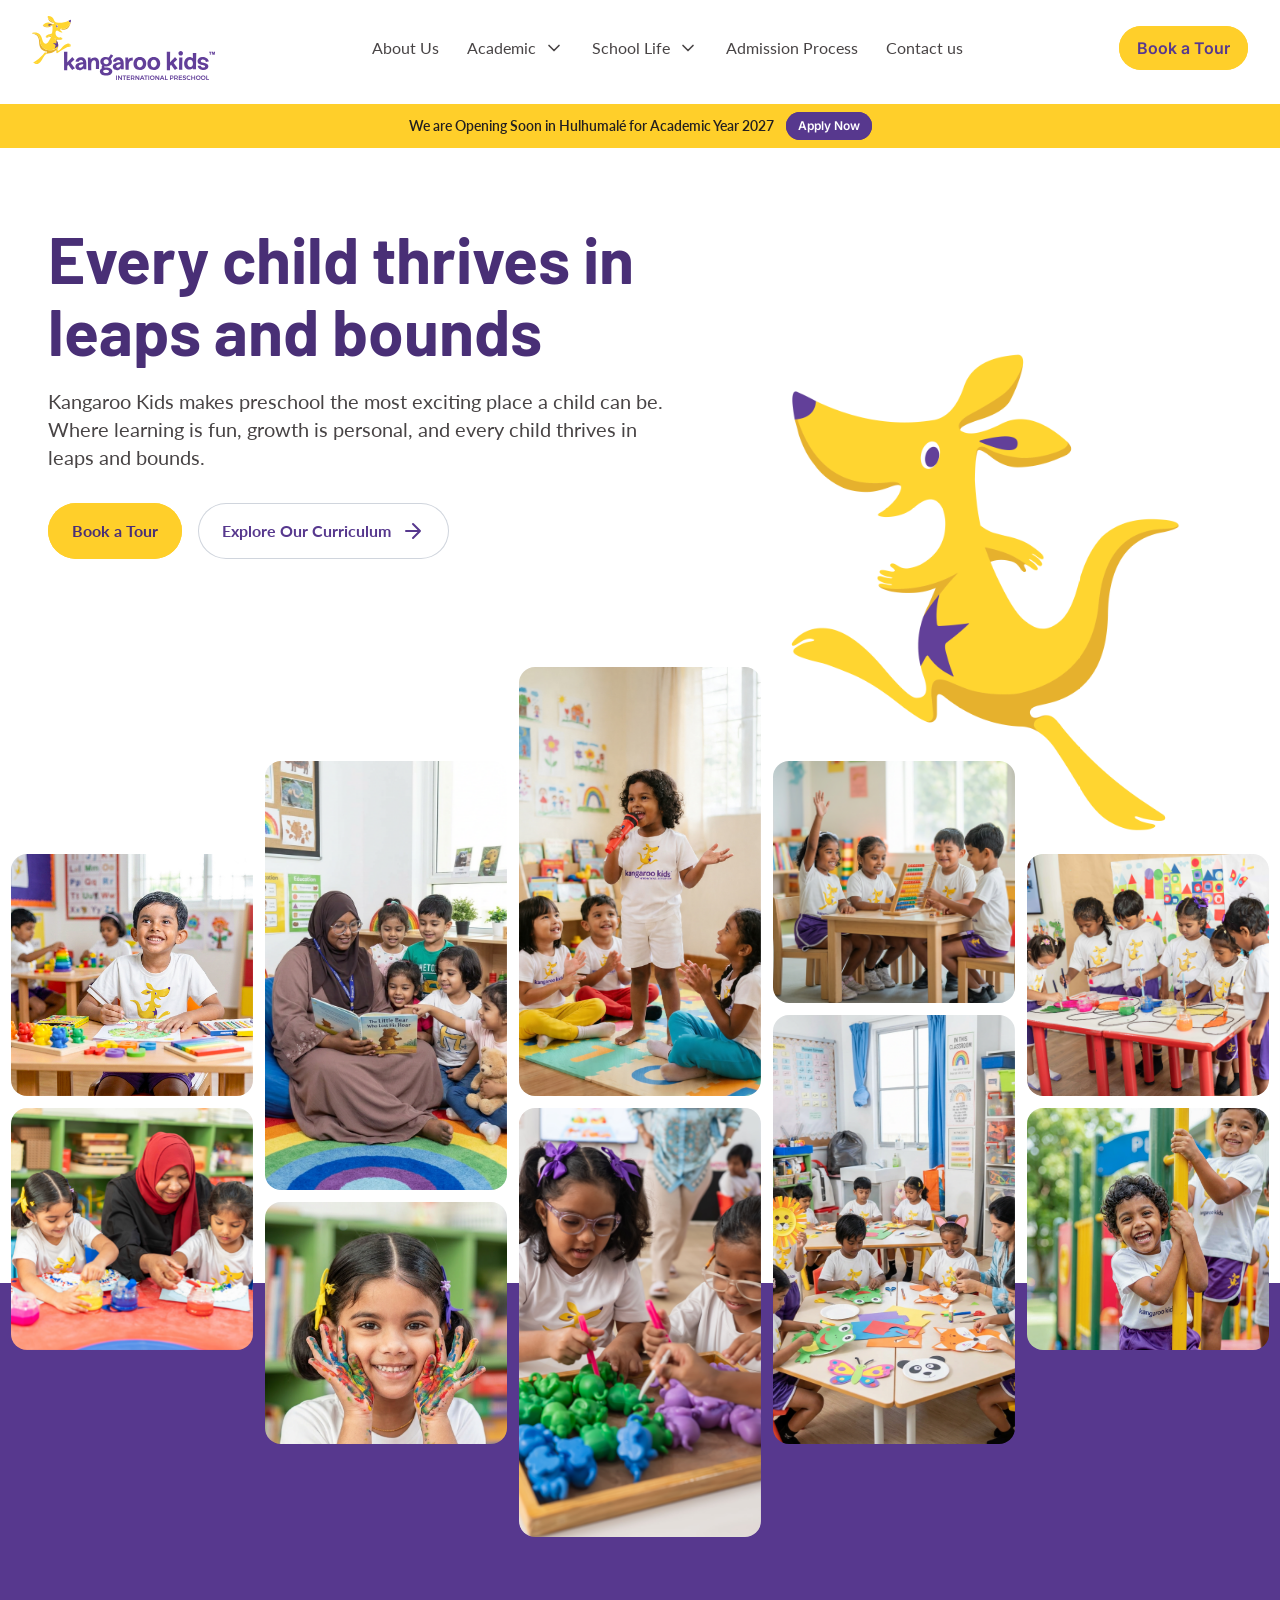
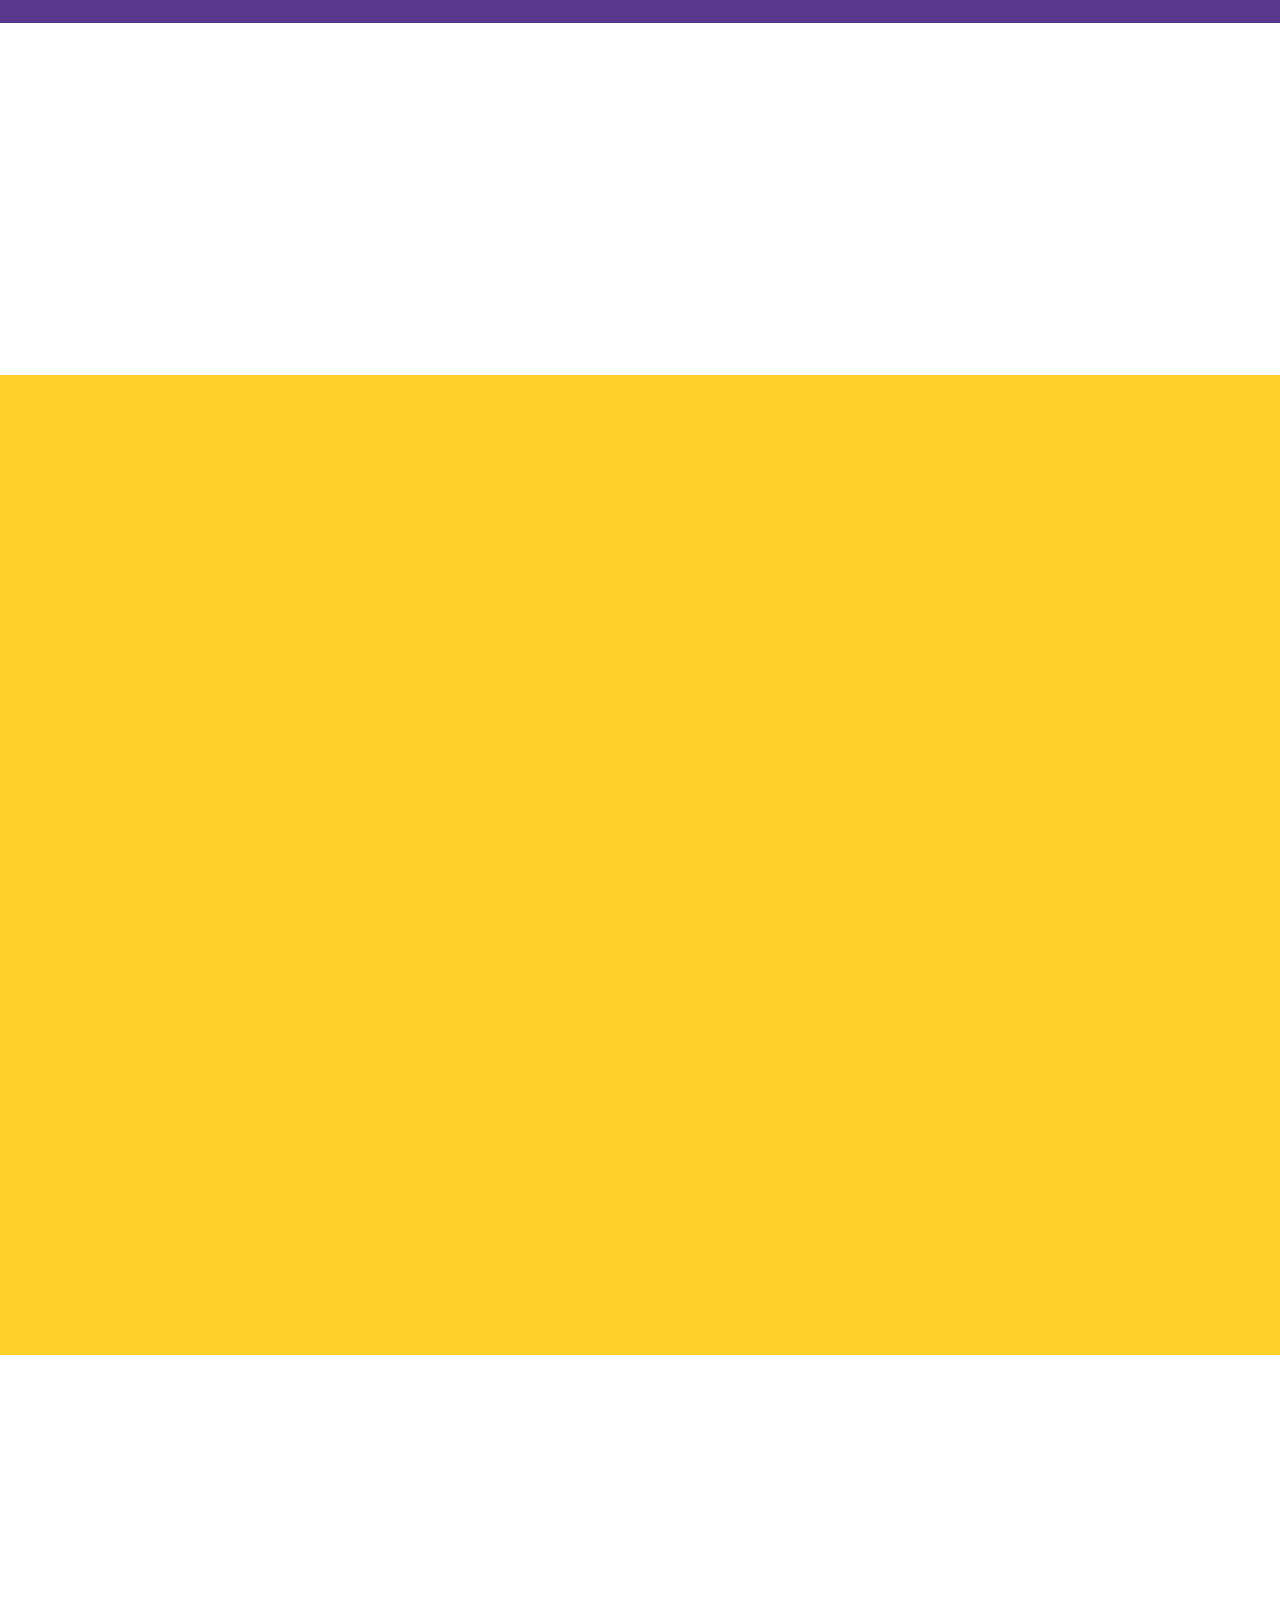
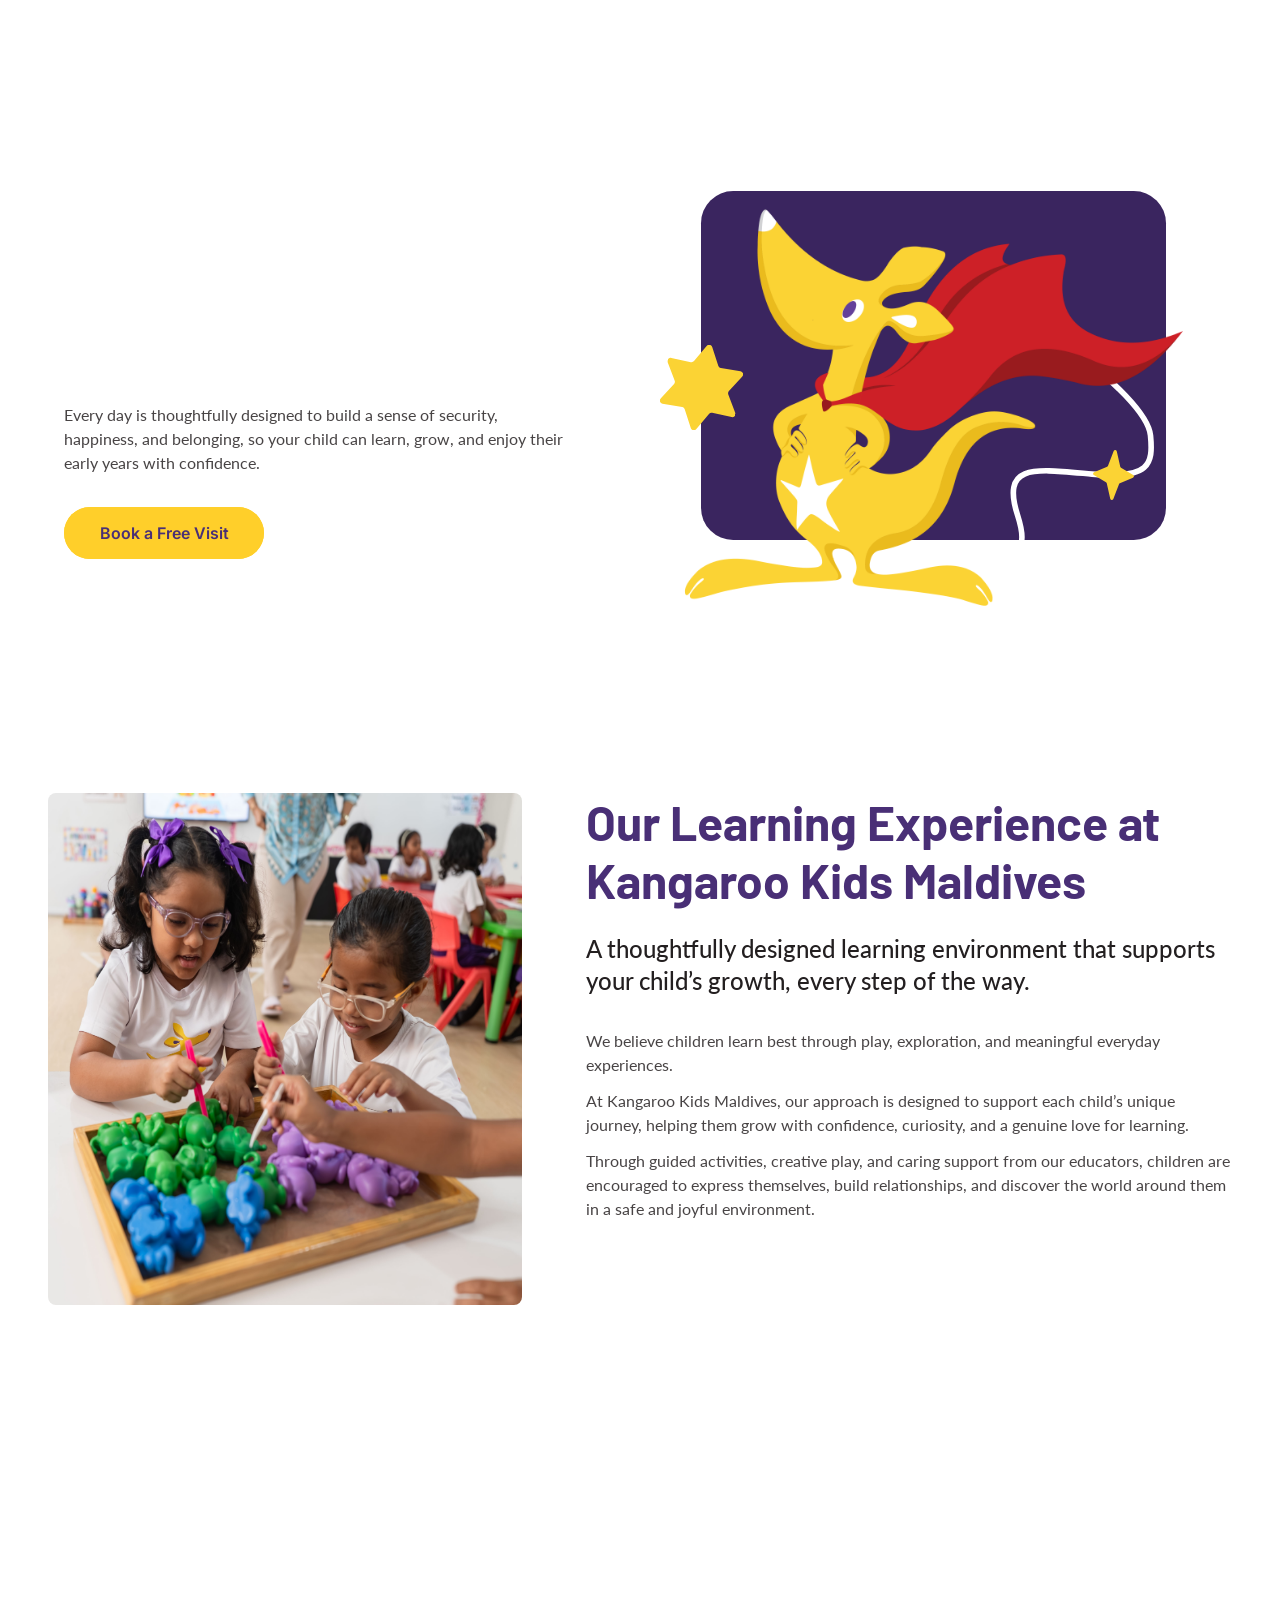
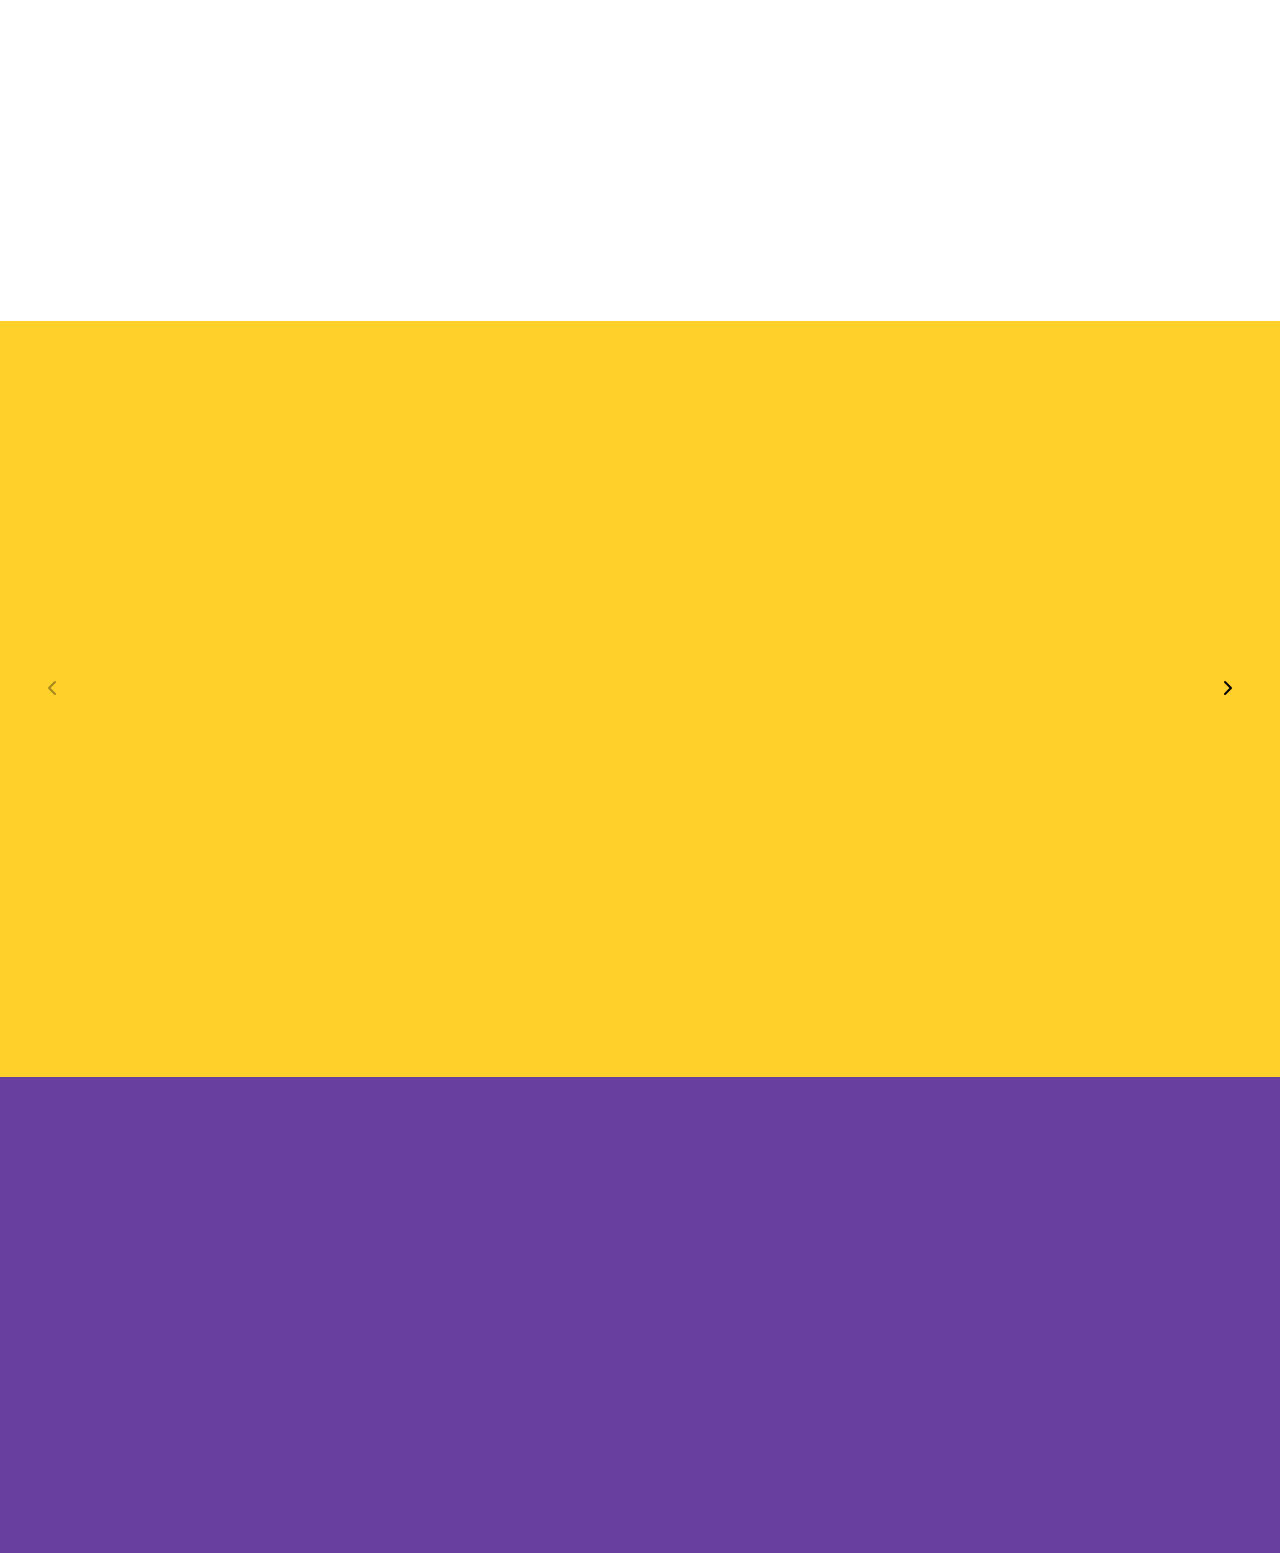
==== index.html @ 45711004 "initial commit" ====
<!doctype html>
<html lang="en">
<head>
  <meta charset="utf-8" />
  <meta name="viewport" content="width=device-width, initial-scale=1" />
  <title>Kangaroo Kids – International Preschool, Maldives</title>
  <meta name="description" content="Kangaroo Kids makes preschool the most exciting place a child can be. Playgroup, Nursery, Junior KG and Senior KG in Malé, Maldives." />
  <link rel="preconnect" href="https://fonts.googleapis.com" />
  <link rel="preconnect" href="https://fonts.gstatic.com" crossorigin />
  <link href="https://fonts.googleapis.com/css2?family=Barlow:wght@600;700&family=Inter:wght@400;500;600&family=Lato:ital,wght@0,400;0,700;0,900;1,400&display=swap" rel="stylesheet" />
  <link rel="stylesheet" href="styles.css?v=32" />
</head>
<body>

  <!-- ============ Navbar ============ -->
  <header class="navbar">
    <a href="index.html" class="logo logo--nav logo--color" aria-label="Kangaroo Kids home">
      <span class="layer" style="inset:-0.02% 78.68% 24.99% 0"><img src="assets/group.svg" alt="" /></span>
      <span class="layer" style="inset:54.97% 0 0 17.55%"><img src="assets/group1.svg" alt="" /></span>
    </a>
    <a href="index.html" class="logo logo--nav logo--white" aria-label="Kangaroo Kids home">
      <span class="layer" style="inset:-0.02% 78.68% 24.99% 0"><img src="assets/nav-logo-white-a.svg" alt="" /></span>
      <span class="layer" style="inset:54.97% 0 0 17.55%"><img src="assets/nav-logo-white-b.svg" alt="" /></span>
    </a>
    <nav class="nav" id="primary-nav" aria-label="Primary">
      <a class="nav__item" href="about.html">About Us</a>
      <div class="nav__dropdown">
        <button class="nav__item" type="button" aria-expanded="false" aria-controls="academic-menu">Academic<img class="nav__chev" src="assets/chevron-down.svg" width="20" height="20" alt="" /><img class="nav__chev nav__chev--white" src="assets/chevron-down-white.svg" width="20" height="20" alt="" /></button>
        <ul class="nav__menu" id="academic-menu" hidden>
          <li><a href="curriculum.html">Curriculum</a></li>
          <li><a href="programs.html">Programmes</a></li>
        </ul>
      </div>
      <div class="nav__dropdown">
        <button class="nav__item" type="button" aria-expanded="false" aria-controls="school-menu">School Life<img class="nav__chev" src="assets/chevron-down.svg" width="20" height="20" alt="" /><img class="nav__chev nav__chev--white" src="assets/chevron-down-white.svg" width="20" height="20" alt="" /></button>
        <ul class="nav__menu" id="school-menu" hidden>
          <li><a href="school-life.html">School Life</a></li>
          <li><a href="playground.html">Playground &amp; Enrichment</a></li>
        </ul>
      </div>
      <a class="nav__item" href="admissions.html">Admission Process</a>
      <a class="nav__item" href="contact.html">Contact us</a>
      <a class="btn btn--yellow btn--ui btn--nav nav__cta" href="contact.html" data-open-tour>Book a Tour</a>
    </nav>
    <div class="navbar__right">
      <a class="btn btn--yellow btn--ui btn--nav" href="contact.html" data-open-tour>Book a Tour</a>
      <button class="navbar__toggle" type="button" aria-label="Open menu" aria-expanded="false" aria-controls="primary-nav">
        <img class="icon-menu" src="assets/menu-04.svg" width="32" height="32" alt="" />
        <img class="icon-close" src="assets/nav-close.svg" width="32" height="32" alt="" />
      </button>
    </div>
  </header>

  <!-- ============ Announcement banner ============ -->
  <aside class="banner" aria-label="Announcement">
    <p>We are Opening Soon in Hulhumalé for Academic Year 2027</p>
    <a class="btn btn--purple btn--ui btn--xs" href="enrolment.html">Apply Now</a>
  </aside>

  <main>
    <!-- ============ Hero ============ -->
    <section class="hero" id="about">
      <div class="hero__inner">
        <div class="hero__copy">
          <h1 class="hero__title">Every child thrives in leaps and bounds</h1>
          <div class="hero__lead">
            <p>Kangaroo Kids makes preschool the most exciting place a child can be.</p>
            <p>Where learning is fun, growth is personal, and every child thrives in leaps and bounds.</p>
          </div>
          <div class="hero__actions">
            <a href="contact.html" data-open-tour class="btn btn--yellow btn--lg">Book a Tour</a>
            <a href="curriculum.html" class="btn btn--outline btn--lg">
              Explore Our Curriculum
              <img src="assets/arrow-right.svg" width="24" height="24" alt="" />
            </a>
          </div>
        </div>
        <img class="hero__mascot" src="assets/kangaroo-mascot.png" alt="" />
      </div>

      <div class="gallery gallery--desktop" aria-label="Life at Kangaroo Kids">
        <div class="gallery__col">
          <div class="tile tile--sq"><img src="assets/frame10.png" alt="Children playing with toys at a table" /></div>
          <div class="tile tile--sq"><img src="assets/frame11.png" alt="Teacher doing a craft activity with children" /></div>
        </div>
        <div class="gallery__col">
          <div class="tile tile--tall"><img src="assets/frame12.png" alt="Teacher reading a book to children" /></div>
          <div class="tile tile--sq"><img src="assets/frame13.png" alt="Smiling girl with painted hands" style="object-position:50% 29%" /></div>
        </div>
        <div class="gallery__col">
          <div class="tile tile--tall"><img src="assets/frame14.png" alt="Child dancing in the classroom" /></div>
          <div class="tile tile--tall"><img src="assets/frame15b.png" alt="Children sorting colourful animal counters on a tray" /></div>
        </div>
        <div class="gallery__col">
          <div class="tile tile--sq"><img src="assets/frame16.png" alt="Children raising their hands in class" /></div>
          <div class="tile tile--tall"><img src="assets/frame17.png" alt="Children working together in a bright classroom" /></div>
        </div>
        <div class="gallery__col">
          <div class="tile tile--sq"><img src="assets/frame18b.png" alt="Children painting together at a classroom table" /></div>
          <div class="tile tile--sq"><img src="assets/frame19.png" alt="Happy boy at the playground" style="object-position:100% 0%" /></div>
        </div>
      </div>

      <!-- Mobile gallery: 3 columns, different photo set/arrangement per the mobile design -->
      <div class="gallery gallery--mobile" aria-label="Life at Kangaroo Kids">
        <div class="gallery__col">
          <div class="tile tile--tall"><img src="assets/frame12.png" alt="Teacher reading a book to children" /></div>
          <div class="tile tile--sq tile--crop"><img src="assets/frame13.png" alt="Smiling girl with painted hands" style="height:179.17%;left:-0.1%;top:-22.85%;width:100%" /></div>
        </div>
        <div class="gallery__col">
          <div class="tile tile--tall"><img src="assets/frame14.png" alt="Child singing into a microphone in class" /></div>
          <div class="tile tile--tall tile--crop"><img src="assets/frame49.png" alt="Children playing with colourful sorting toys" style="height:100%;left:-98.72%;top:0;width:266.12%" /></div>
        </div>
        <div class="gallery__col">
          <div class="tile tile--sq"><img src="assets/frame16.png" alt="Children raising their hands in class" /></div>
          <div class="tile tile--tall"><img src="assets/frame17.png" alt="Children working together in a bright classroom" /></div>
        </div>
      </div>
    </section>

    <!-- ============ Programs ============ -->
    <section class="programs" id="programs">
      <header class="section-head">
        <h2 class="section-title">Where Little Hearts <br />Begin to Grow</h2>
        <p class="section-lead">A safe, happy place where your child can learn, play, and build confidence every day, designed for young learners in the Maldives.</p>
      </header>

      <div class="programs__band">
        <div class="programs__grid">
          <article class="program">
            <div class="program__media program__media--crop">
              <span class="layer" style="height:117.79%;left:-10.44%;top:-13.04%;width:121%"><img src="assets/frame24.png" alt="" /></span>
            </div>
            <div class="program__body">
              <div>
                <h3 class="program__title">Playgroup</h3>
                <p class="program__text">A gentle first step filled with play, care, and comfort.</p>
              </div>
              <ul class="badges">
                <li class="badge badge--brand"><img src="assets/dot.svg" width="8" height="8" alt="" />2-3 Years</li>
                <li class="badge"><img src="assets/calendar.svg" width="12" height="12" alt="" />5 Days a Week</li>
                <li class="badge"><img src="assets/clock.svg" width="12" height="12" alt="" />2 Hr 15 Mins</li>
              </ul>
              <a href="programs.html" class="btn btn--purple btn--sm btn--block">Learn More</a>
            </div>
          </article>

          <article class="program">
            <div class="program__media"><img src="assets/frame17.png" alt="" /></div>
            <div class="program__body">
              <div>
                <h3 class="program__title">Nursery</h3>
                <p class="program__text">Building confidence through fun and simple learning.</p>
              </div>
              <ul class="badges">
                <li class="badge badge--brand"><img src="assets/dot.svg" width="8" height="8" alt="" />3-4 Years</li>
                <li class="badge"><img src="assets/calendar.svg" width="12" height="12" alt="" />5 Days a Week</li>
                <li class="badge"><img src="assets/clock.svg" width="12" height="12" alt="" />2 Hr 45 Mins</li>
              </ul>
              <a href="programs.html" class="btn btn--purple btn--sm btn--block">Learn More</a>
            </div>
          </article>

          <article class="program">
            <div class="program__media"><img src="assets/frame12.png" alt="" /></div>
            <div class="program__body">
              <div>
                <h3 class="program__title">Junior KG</h3>
                <p class="program__text">Growing skills, creativity, and friendships every day.</p>
              </div>
              <ul class="badges">
                <li class="badge badge--brand"><img src="assets/dot.svg" width="8" height="8" alt="" />4-5 Years</li>
                <li class="badge"><img src="assets/calendar.svg" width="12" height="12" alt="" />5 Days a Week</li>
                <li class="badge"><img src="assets/clock.svg" width="12" height="12" alt="" />3 Hr 30 Mins</li>
              </ul>
              <a href="programs.html" class="btn btn--purple btn--sm btn--block">Learn More</a>
            </div>
          </article>

          <article class="program">
            <div class="program__media"><img src="assets/frame16.png" alt="" /></div>
            <div class="program__body">
              <div>
                <h3 class="program__title">Senior KG</h3>
                <p class="program__text">Preparing your child with confidence for the next step.</p>
              </div>
              <ul class="badges">
                <li class="badge badge--brand"><img src="assets/dot.svg" width="8" height="8" alt="" />5-6 Years</li>
                <li class="badge"><img src="assets/calendar.svg" width="12" height="12" alt="" />5 Days a Week</li>
                <li class="badge"><img src="assets/clock.svg" width="12" height="12" alt="" />3 Hr 30 Mins</li>
              </ul>
              <a href="programs.html" class="btn btn--purple btn--sm btn--block">Learn More</a>
            </div>
          </article>
        </div>
      </div>
    </section>

    <!-- ============ Why Choose Us (tabs) ============ -->
    <section class="why" id="admissions">
      <header class="section-head section-head--narrow">
        <h2 class="section-title">Why Families in the <br />Maldives Choose Us</h2>
        <p class="section-lead">Choosing the right preschool matters. Here’s what makes our school a place families trust and children love.</p>
      </header>

      <div class="tabs">
        <div class="tabs__list" role="tablist" aria-label="Why choose us">
          <button class="tabs__tab" role="tab" id="tab-safe" aria-controls="panel-safe" aria-selected="true">Safe &amp; Happy</button>
          <button class="tabs__tab" role="tab" id="tab-learning" aria-controls="panel-learning" aria-selected="false" tabindex="-1">Learning &amp; Discovery</button>
          <button class="tabs__tab" role="tab" id="tab-parents" aria-controls="panel-parents" aria-selected="false" tabindex="-1">Parent Partnership</button>
        </div>

        <div class="tabs__panel" role="tabpanel" id="panel-safe" aria-labelledby="tab-safe">
          <div class="tabs__copy">
            <h3 class="tabs__title">A Safe, Happy Place Your Child Will Love</h3>
            <div class="tabs__text">
              <p>We create a warm and welcoming environment where your child feels safe, cared for, and confident to explore. From the moment they arrive, children are supported by attentive teachers who understand their needs and help them feel at home.</p>
              <p>Every day is thoughtfully designed to build a sense of security, happiness, and belonging, so your child can learn, grow, and enjoy their early years with confidence.</p>
            </div>
            <a href="contact.html" data-open-tour class="btn btn--yellow btn--md2 btn--w200">Book a Free Visit</a>
          </div>
          <div class="tabs__media art">
            <span class="art__rect" style="left:15.344%;top:11.543%;width:76.411%;height:57.308%"></span>
            <span class="art__layer" style="left:43.056%;top:39.551%;width:46.275%;height:32.098%"><span class="art__fill" style="inset:-1.16% -1% -1.44% -0.18%"><img src="assets/why-vector.svg" alt="" /></span></span>
            <img class="art__kangaroo" src="assets/why-kangaroo-safe.png" alt="Kangaroo mascot wearing a superhero cape" style="top:0.000%" />
            <span class="art__rot art__star" style="left:6.217%;top:34.656%;width:18.284%;height:18.284%"><span class="art__rot-inner" style="width:85.366%;height:85.366%;transform:rotate(10.93deg)"><span class="art__fill" style="inset:3.71% 9.45%"><img src="assets/why-star1.svg" alt="" /></span></span></span>
            <span class="art__rot art__star" style="left:79.100%;top:53.174%;width:8.063%;height:10.081%"><span class="art__rot-inner" style="width:91.667%;height:94.954%;transform:rotate(4.14deg)"><span class="art__fill" style="inset:6.72% 4.29%"><img src="assets/why-star2.svg" alt="" /></span></span></span>
          </div>
        </div>

        <div class="tabs__panel" role="tabpanel" id="panel-learning" aria-labelledby="tab-learning" hidden>
          <div class="tabs__copy">
            <h3 class="tabs__title">Learning That Builds Confidence Every Day</h3>
            <div class="tabs__text">
              <p>Our approach combines play-based learning with thoughtfully designed activities that support early development. Children are encouraged to explore, ask questions, and learn through meaningful, hands-on experiences.</p>
              <p>With the right balance of guidance and freedom, we help children build confidence, curiosity, and a strong foundation for their future learning journey.</p>
            </div>
            <a href="contact.html" data-open-tour class="btn btn--yellow btn--md2 btn--w200">Book a Free Visit</a>
          </div>
          <div class="tabs__media art art--white">
            <span class="art__rect" style="left:11.842%;top:21.382%;width:76.411%;height:57.308%"></span>
            <span class="art__rot art__ellipse" style="left:-21.428%;top:27.699%;width:65.880%;height:50.358%"><span class="art__rot-inner" style="width:89.377%;height:76.101%;transform:rotate(12.73deg)"><img src="assets/why-ellipse.svg" alt="" /></span></span>
            <img class="art__kangaroo" src="assets/why-kangaroo-learning.png" alt="Kangaroo mascot playing with alphabet blocks" style="top:0.000%" />
            <span class="art__rot art__star" style="left:71.232%;top:28.668%;width:30.055%;height:34.837%"><span class="art__rot-inner" style="width:76.659%;height:85.662%;transform:rotate(15.19deg)"><span class="art__fill" style="inset:2.16% 1.38%"><img src="assets/why-star3.svg" alt="" /></span></span></span>
            <span class="art__rot art__star" style="left:74.671%;top:27.303%;width:6.707%;height:7.949%"><span class="art__rot-inner" style="width:80.605%;height:88.096%;transform:rotate(11.63deg)"><span class="art__fill" style="inset:9.19% 5.86%"><img src="assets/why-star4.svg" alt="" /></span></span></span>
          </div>
        </div>

        <div class="tabs__panel" role="tabpanel" id="panel-parents" aria-labelledby="tab-parents" hidden>
          <div class="tabs__copy">
            <h3 class="tabs__title">A Preschool Parents Can Truly Trust</h3>
            <div class="tabs__text">
              <p>We understand that choosing the right preschool is an important decision for every parent. That’s why we focus on building trust through open communication, consistent care, and a supportive learning environment.</p>
              <p>With experienced educators, small class sizes, and close partnerships with families, we ensure every child receives the attention and support they need to thrive.</p>
            </div>
            <a href="contact.html" data-open-tour class="btn btn--yellow btn--md2 btn--w200">Book a Free Visit</a>
          </div>
          <div class="tabs__media art">
            <span class="art__rect" style="left:18.586%;top:11.513%;width:62.993%;height:47.204%"></span>
            <span class="art__layer" style="left:6.872%;top:26.393%;width:46.275%;height:32.098%"><span class="art__fill" style="inset:-1.16% -1% -1.44% -0.18%"><img src="assets/why-vector.svg" alt="" /></span></span>
            <img class="art__kangaroo" src="assets/why-kangaroo-parents.png" alt="Kangaroo mascot holding a trophy on a winners podium" style="top:8.224%" />
            <span class="art__rot art__star" style="left:18.586%;top:53.125%;width:8.063%;height:10.081%"><span class="art__rot-inner" style="width:91.667%;height:94.954%;transform:rotate(4.14deg)"><span class="art__fill" style="inset:6.72% 4.29%"><img src="assets/why-star2.svg" alt="" /></span></span></span>
          </div>
        </div>
      </div>
    </section>

    <!-- ============ Learning Experience ============ -->
    <section class="experience" id="curriculum">
      <div class="experience__media">
        <img src="assets/frame49.png" alt="Children playing with colourful sorting toys" style="height:106.28%;left:-38.74%;top:-3.22%;width:146%" />
      </div>
      <div class="experience__copy">
        <div class="experience__head">
          <h2 class="section-title section-title--left">Our Learning Experience at Kangaroo Kids Maldives</h2>
          <p class="experience__lead">A thoughtfully designed learning environment that supports your child’s growth, every step of the way.</p>
        </div>
        <div class="experience__text">
          <p>We believe children learn best through play, exploration, and meaningful everyday experiences.</p>
          <p>At Kangaroo Kids Maldives, our approach is designed to support each child’s unique journey, helping them grow with confidence, curiosity, and a genuine love for learning.</p>
          <p>Through guided activities, creative play, and caring support from our educators, children are encouraged to express themselves, build relationships, and discover the world around them in a safe and joyful environment.</p>
        </div>
        <a href="curriculum.html" class="btn btn--yellow btn--md2">
          Explore Our Curriculum
          <img src="assets/arrow-right1.svg" width="20" height="20" alt="" />
        </a>
      </div>
    </section>

    <!-- ============ Features ============ -->
    <section class="features" id="school-life">
      <div class="feature">
        <div class="ficon">
          <span class="layer" style="right:0;top:0;width:32.8125%;height:32.8125%"><img src="assets/ellipse3.svg" alt="" /></span>
          <span class="layer" style="inset:9.56% 0"><img src="assets/group2.svg" alt="" /></span>
        </div>
        <h3 class="feature__title">Exclusive Learning Materials</h3>
        <p class="feature__text">Children learn with specially designed books and resources that make learning engaging and meaningful.</p>
      </div>
      <div class="feature">
        <div class="ficon">
          <span class="layer" style="right:-0.516%;top:0;width:32.8125%;height:32.8125%"><img src="assets/vector.svg" alt="" /></span>
          <span class="layer" style="inset:0"><img src="assets/group3.svg" alt="" /></span>
          <span class="layer" style="inset:16.58%"><img src="assets/group4.svg" alt="" /></span>
        </div>
        <h3 class="feature__title">Local &amp; Cultural Learning</h3>
        <p class="feature__text">We introduce Dhivehi, Islamic values, and cultural understanding in a way that is simple and meaningful for young learners.</p>
      </div>
      <div class="feature">
        <div class="ficon">
          <span class="layer" style="inset:0"><img src="assets/fi7855621.svg" alt="" /></span>
        </div>
        <h3 class="feature__title">Experienced &amp; Caring Educators</h3>
        <p class="feature__text">Our teachers are professionally trained and continuously supported to provide the best care and learning experience.</p>
      </div>
      <div class="feature">
        <div class="ficon">
          <span class="layer" style="left:68.25%;right:-1.59%;top:0;aspect-ratio:1"><img src="assets/vector1.svg" alt="" /></span>
          <span class="layer" style="inset:0 6.25% 6.25% 0"><img src="assets/group5.svg" alt="" /></span>
          <span class="layer" style="inset:45.31% 0 0 45.31%"><img src="assets/group6.svg" alt="" /></span>
        </div>
        <h3 class="feature__title">Flexible Learning Hours</h3>
        <p class="feature__text">We offer convenient schedules and session options to support your family’s needs.</p>
      </div>
      <div class="feature">
        <div class="ficon">
          <span class="layer" style="inset:39.74% 18.13% 55.97% 56.13%"><img src="assets/group7.svg" alt="" /></span>
          <span class="layer" style="inset:39.74% 56.13% 55.97% 18.13%"><img src="assets/group8.svg" alt="" /></span>
          <span class="layer" style="inset:24.39% 0 10.74% 0"><img src="assets/group9.svg" alt="" /></span>
          <span class="layer" style="inset:10.74% 5.46% 24.24% 5.45%"><img src="assets/vector2.svg" alt="" /></span>
        </div>
        <h3 class="feature__title">Low Student-to-Teacher Ratio</h3>
        <p class="feature__text">Small class sizes ensure every child receives personal attention, care, and support.</p>
      </div>
      <div class="feature">
        <div class="ficon">
          <span class="layer" style="inset:7.81% 29.69% 59.38% 37.5%"><img src="assets/ellipse3.svg" alt="" /></span>
          <span class="layer" style="inset:0"><img src="assets/group10.svg" alt="" /></span>
          <span class="layer" style="inset:35.55% 58.98% 41.02% 17.58%"><img src="assets/group11.svg" alt="" /></span>
        </div>
        <h3 class="feature__title">Engaging, Play-Based Activities</h3>
        <p class="feature__text">Children learn through fun, hands-on experiences that build curiosity, confidence, and a love for learning.</p>
      </div>
    </section>

    <!-- ============ Testimonials ============ -->
    <section class="testimonials" id="news">
      <header class="section-head section-head--wide">
        <h2 class="section-title">What Parents Are Saying</h2>
        <p class="section-lead">Hear from families who have trusted us to support their children’s learning and growth journey.</p>
      </header>

      <div class="carousel">
        <button class="carousel__arrow carousel__arrow--prev" type="button" aria-label="Previous testimonial">
          <img src="assets/chevron-left.svg" width="24" height="24" alt="" />
        </button>
        <div class="carousel__track" tabindex="0" aria-label="Parent testimonials">
          <figure class="quote">
            <img src="assets/icon.svg" width="32" height="32" alt="" />
            <blockquote>From the very first week, we felt how caring and attentive the teachers were. Our daughter comes home excited to share what she learned every day.</blockquote>
            <div class="stars" role="img" aria-label="5 out of 5 stars">
              <img src="assets/icon1.svg" width="16" height="16" alt="" /><img src="assets/icon1.svg" width="16" height="16" alt="" /><img src="assets/icon1.svg" width="16" height="16" alt="" /><img src="assets/icon1.svg" width="16" height="16" alt="" /><img src="assets/icon1.svg" width="16" height="16" alt="" />
            </div>
            <figcaption class="quote__author">
              <span class="avatar" aria-hidden="true">SA</span>
              <span><strong>Sarah Ahmed</strong><small>Parent of Isla (4 years old)</small></span>
            </figcaption>
          </figure>
          <figure class="quote">
            <img src="assets/icon.svg" width="32" height="32" alt="" />
            <blockquote>Kangaroo Kids Maldives has created such a safe and joyful environment for our son. We’ve seen a huge boost in his confidence and communication skills.</blockquote>
            <div class="stars" role="img" aria-label="5 out of 5 stars">
              <img src="assets/icon1.svg" width="16" height="16" alt="" /><img src="assets/icon1.svg" width="16" height="16" alt="" /><img src="assets/icon1.svg" width="16" height="16" alt="" /><img src="assets/icon1.svg" width="16" height="16" alt="" /><img src="assets/icon1.svg" width="16" height="16" alt="" />
            </div>
            <figcaption class="quote__author">
              <span class="avatar" aria-hidden="true">LH</span>
              <span><strong>Lina Hussain</strong><small>Parents of Zayan (5 years old)</small></span>
            </figcaption>
          </figure>
          <figure class="quote">
            <img src="assets/icon.svg" width="32" height="32" alt="" />
            <blockquote>What we love most is how the learning feels natural and playful. The team truly understands how to nurture children with patience and warmth</blockquote>
            <div class="stars" role="img" aria-label="5 out of 5 stars">
              <img src="assets/icon1.svg" width="16" height="16" alt="" /><img src="assets/icon1.svg" width="16" height="16" alt="" /><img src="assets/icon1.svg" width="16" height="16" alt="" /><img src="assets/icon1.svg" width="16" height="16" alt="" /><img src="assets/icon1.svg" width="16" height="16" alt="" />
            </div>
            <figcaption class="quote__author">
              <span class="avatar" aria-hidden="true">MS</span>
              <span><strong>Mariyam Shifa</strong><small>Parent of Aira (3 years old)</small></span>
            </figcaption>
          </figure>
          <figure class="quote">
            <img src="assets/icon.svg" width="32" height="32" alt="" />
            <blockquote>The daily updates and open communication give us real peace of mind. We always know how our child is doing and growing.</blockquote>
            <div class="stars" role="img" aria-label="5 out of 5 stars">
              <img src="assets/icon1.svg" width="16" height="16" alt="" /><img src="assets/icon1.svg" width="16" height="16" alt="" /><img src="assets/icon1.svg" width="16" height="16" alt="" /><img src="assets/icon1.svg" width="16" height="16" alt="" /><img src="assets/icon1.svg" width="16" height="16" alt="" />
            </div>
            <figcaption class="quote__author">
              <span class="avatar" aria-hidden="true">AN</span>
              <span><strong>Aishath Nazeera</strong><small>Parent of Yoosuf (4 years old)</small></span>
            </figcaption>
          </figure>
          <figure class="quote">
            <img src="assets/icon.svg" width="32" height="32" alt="" />
            <blockquote>Our son was shy at first, but the teachers’ gentle encouragement helped him blossom into a curious, confident little learner.</blockquote>
            <div class="stars" role="img" aria-label="5 out of 5 stars">
              <img src="assets/icon1.svg" width="16" height="16" alt="" /><img src="assets/icon1.svg" width="16" height="16" alt="" /><img src="assets/icon1.svg" width="16" height="16" alt="" /><img src="assets/icon1.svg" width="16" height="16" alt="" /><img src="assets/icon1.svg" width="16" height="16" alt="" />
            </div>
            <figcaption class="quote__author">
              <span class="avatar" aria-hidden="true">IF</span>
              <span><strong>Ibrahim Faisal</strong><small>Parent of Rayaan (5 years old)</small></span>
            </figcaption>
          </figure>
          <figure class="quote">
            <img src="assets/icon.svg" width="32" height="32" alt="" />
            <blockquote>A wonderful community. The events and activities make every child feel celebrated, and families feel truly welcome.</blockquote>
            <div class="stars" role="img" aria-label="5 out of 5 stars">
              <img src="assets/icon1.svg" width="16" height="16" alt="" /><img src="assets/icon1.svg" width="16" height="16" alt="" /><img src="assets/icon1.svg" width="16" height="16" alt="" /><img src="assets/icon1.svg" width="16" height="16" alt="" /><img src="assets/icon1.svg" width="16" height="16" alt="" />
            </div>
            <figcaption class="quote__author">
              <span class="avatar" aria-hidden="true">FR</span>
              <span><strong>Fathimath Rizna</strong><small>Parent of Leen (3 years old)</small></span>
            </figcaption>
          </figure>
        </div>
        <button class="carousel__arrow carousel__arrow--next" type="button" aria-label="Next testimonial">
          <img src="assets/chevron-right.svg" width="24" height="24" alt="" />
        </button>
      </div>
      <div class="dots" role="group" aria-label="Choose testimonial"></div>

      <div class="testimonials__cta" id="book">
        <p>Ready to Become Part of Our Family?</p>
        <a href="contact.html" data-open-tour class="btn btn--purple btn--md btn--w180">Book a Tour</a>
      </div>
    </section>
  </main>

  <!-- ============ Footer ============ -->
  <footer class="footer">
    <div class="footer__top">
      <div class="footer__brand">
        <a href="index.html" class="logo logo--footer" aria-label="Kangaroo Kids home">
          <span class="layer" style="inset:0 31.32% 28.41% 27.23%"><img src="assets/group12.svg" alt="" /></span>
          <span class="layer" style="inset:73.2% 0 0 0"><img src="assets/group13.svg" alt="" /></span>
        </a>
        <p>A safe and joyful learning space where children grow with confidence, curiosity, and care.</p>
        <div class="footer__social">
          <a href="#" aria-label="Facebook"><img src="assets/social-icon.svg" width="24" height="24" alt="" /></a>
          <a href="#" aria-label="Instagram" class="footer__ig"><span class="layer" style="inset:0 0.06% 0.02% 0"><img src="assets/group14.svg" alt="" /></span></a>
        </div>
      </div>
      <nav class="footer__col" aria-label="Quick links">
        <h2>Quick Links</h2>
        <ul>
          <li><a href="about.html">About Us</a></li>
          <li><a href="admissions.html">Admissions</a></li>
          <li><a href="curriculum.html">Academic</a></li>
          <li><a href="school-life.html">School Life</a></li>
          <li><a href="index.html#news">News &amp; Events</a></li>
        </ul>
      </nav>
      <nav class="footer__col" aria-label="Programs">
        <h2>Programs</h2>
        <ul>
          <li><a href="programs.html#playschool">Playgroup</a></li>
          <li><a href="programs.html#nursery">Nursery</a></li>
          <li><a href="programs.html#junior-kg">Junior KG</a></li>
          <li><a href="programs.html#senior-kg">Senior KG</a></li>
        </ul>
      </nav>
      <div class="footer__contact">
        <h2>Contact</h2>
        <div class="contact-row">
          <img src="assets/location-on.svg" width="24" height="24" alt="" />
          <address><strong>Dream Campus, Malé</strong><span>Lonuziyaaraiy Magu, 20064</span></address>
        </div>
        <a class="contact-row" href="mailto:hello@kangarookids.mv">
          <img src="assets/mail01.svg" width="24" height="24" alt="" />
          <strong>hello@kangarookids.mv</strong>
        </a>
        <a class="contact-row" href="tel:+9607240606">
          <img src="assets/phone1.svg" width="24" height="24" alt="" />
          <strong>(+960) 724-0606</strong>
        </a>
      </div>
    </div>
    <p class="footer__copy">© 2026 Kangaroo Kids. All rights reserved.</p>
  </footer>

  <!-- ============ Book a Tour dialog ============ -->
  <dialog class="modal" id="tour-dialog" aria-labelledby="tour-title">
    <h2 class="modal__title" id="tour-title">Book a Tour</h2>
    <form class="form" data-enquiry>
      <div class="form__row">
        <div class="field"><label for="tour-first">First Name*</label><input id="tour-first" name="firstName" autocomplete="given-name" required /></div>
        <div class="field"><label for="tour-last">Last Name*</label><input id="tour-last" name="lastName" autocomplete="family-name" required /></div>
      </div>
      <div class="form__row form__row--wide">
        <div class="field"><label for="tour-email">Email Address*</label><input id="tour-email" name="email" type="email" autocomplete="email" required /></div>
        <div class="field"><label for="tour-phone">Phone Number</label><input id="tour-phone" name="phone" type="tel" autocomplete="tel" /></div>
      </div>
      <div class="field"><label for="tour-subject">Subject*</label><select id="tour-subject" name="subject" required><option selected>Book a tour</option><option>Admissions</option><option>Fees and policies</option><option>General enquiry</option></select></div>
      <div class="field"><label for="tour-message">Message*</label><textarea id="tour-message" name="message" required></textarea></div>
      <button class="btn btn--purple btn--ui btn--md" type="submit">Submit</button>
      <p class="form__status" role="status"></p>
    </form>
    <button class="modal__close" type="button" aria-label="Close"><img src="assets/x-close.svg" width="24" height="24" alt="" /></button>
  </dialog>

  <script src="script.js?v=22"></script>
</body>
</html>
---- styles.css ----
/* =========================================================
   Kangaroo Kids – design tokens (from Figma variables)
   ========================================================= */
:root {
  --brand-10: #ddd7e8;
  --brand-20: #c7bdd9;
  --brand-50: #57388e; /* primary */
  --brand-60: #492f76;
  --brand-70: #3a255f;
  --yellow-60: #ffcf2a; /* brand-yellow primary */

  --neutral-05: #ffffff;
  --neutral-10: #d3d2d2;
  --neutral-40: #6c6a6a;
  --neutral-50: #484445;
  --neutral-60: #231f20;

  --utility-brand-50: #f9f5ff;
  --utility-brand-200: #e9d7fe;
  --utility-brand-700: #6941c6;
  --utility-gray-50: #f9fafb;
  --utility-gray-200: #eaecf0;
  --border-secondary: #eaecf0;
  --btn-secondary-border: #d0d5dd;
  --fg-brand-primary-alt: #7f56d9;
  --brand-40: #8f7ab4;
  --brand-footer: #683e9e;
  --yellow-10: #fff5d4;
  --yellow-40: #ffdf71;
  --yellow-50: #fefbe8;
  --cream: #fef8ee;
  --utility-brand-100: #f4ebff;
  --border-brand: #d6bbfb;
  --ring-brand: 0 0 0 4px rgba(158, 119, 237, .24);
  --shadow-sm: drop-shadow(0 1px 1.5px rgba(16, 24, 40, .1)) drop-shadow(0 1px 1px rgba(16, 24, 40, .06));
  --content: 1024px;

  --font-display: "Barlow", system-ui, sans-serif;
  --font-body: "Lato", system-ui, sans-serif;
  --font-ui: "Inter", system-ui, sans-serif;

  --page-max: 1440px;
  --gutter: 96px;
}

*,
*::before,
*::after { box-sizing: border-box; }

html { scroll-behavior: smooth; }

body {
  margin: 0;
  background: var(--neutral-05);
  color: var(--neutral-50);
  font-family: var(--font-body);
  font-size: 16px;
  line-height: 24px;
  -webkit-font-smoothing: antialiased;
}

img { display: block; max-width: 100%; }
p { margin: 0; }
h1, h2, h3 { margin: 0; }
ul { margin: 0; padding: 0; list-style: none; }
a { color: inherit; text-decoration: none; }
button { font: inherit; color: inherit; background: none; border: 0; padding: 0; cursor: pointer; }

:focus-visible { outline: 2px solid var(--brand-50); outline-offset: 2px; }

/* =========================================================
   Buttons
   ========================================================= */
.btn {
  display: inline-flex;
  align-items: center;
  justify-content: center;
  gap: 10px;
  border: 0;
  box-shadow: inset 0 0 0 1px var(--btn-edge, transparent); /* Figma inside stroke: adds no size */
  border-radius: 99px;
  font-family: var(--font-body);
  font-weight: 700;
  white-space: nowrap;
  transition: filter .15s ease, background-color .15s ease;
}
.btn:hover { filter: brightness(0.95); }

.btn--yellow { background: var(--yellow-60); --btn-edge: var(--yellow-60); color: var(--brand-60); }
.btn--purple { background: var(--brand-50); --btn-edge: var(--brand-50); color: var(--neutral-05); }
.btn--outline { background: var(--neutral-05); --btn-edge: var(--btn-secondary-border); color: var(--brand-50); }
.btn--outline:hover { background: var(--utility-gray-50); filter: none; }

/* sizes */
.btn--sm { padding: 10px 16px; font-size: 14px; line-height: normal; gap: 4px; }
.btn--lg { padding: 16px 24px; font-size: 16px; line-height: 24px; }
.btn--md { padding: 12px 18px; font-size: 16px; line-height: 24px; }
.btn--md2 { padding: 14px 20px; font-size: 16px; line-height: 24px; gap: 6px; }
.navbar .btn--yellow { color: var(--brand-50); }
.btn--ui { font-family: var(--font-ui); font-weight: 600; }
.btn--nav { padding: 10px 18px; font-size: 16px; line-height: 24px; }
.btn--xs { padding: 8px 14px; font-size: 14px; line-height: 20px; }
.btn--line { background: transparent; --btn-edge: var(--brand-40); color: var(--brand-50); }
.btn--line:hover { background: var(--utility-brand-50); filter: none; }
/* Figma uses Inter Semibold on these yellow CTAs */
.tabs__copy .btn, .experience__copy .btn { font-family: var(--font-ui); font-weight: 600; }
.btn--block { width: 100%; }
.btn--w180 { width: 180px; }

/* =========================================================
   Logo (composed of two vector groups, positioned as in Figma)
   ========================================================= */
.logo { position: relative; display: block; overflow: hidden; flex-shrink: 0; }
.logo--nav { width: 183px; height: 64px; }
.logo--footer { width: 169px; height: 120px; }

/* Absolutely-positioned layer that holds one vector of a composed graphic */
.layer { position: absolute; display: block; }
.layer > img { position: absolute; inset: 0; width: 100%; height: 100%; max-width: none; }

/* =========================================================
   Navbar
   ========================================================= */
.navbar {
  position: sticky;
  top: 0;
  z-index: 50;
  display: flex;
  align-items: center;
  justify-content: space-between;
  gap: 24px;
  padding: 16px 32px 24px;
  background: var(--neutral-05);
}
.navbar__left { display: flex; align-items: flex-end; gap: 24px; flex: 1; min-width: 0; }
.nav { display: flex; align-items: center; gap: 4px; }
.nav__item {
  display: inline-flex;
  align-items: center;
  gap: 8px;
  padding: 8px 12px;
  border-radius: 6px;
  color: var(--neutral-50);
  font-size: 16px;
  line-height: 24px;
  white-space: nowrap;
}
.nav__item:hover { background: var(--utility-gray-50); color: var(--brand-50); }
.nav__dropdown { position: relative; }
.nav__dropdown button[aria-expanded="true"] img { transform: rotate(180deg); }
.nav__item--active, .nav__item--active:hover { background: var(--yellow-10); box-shadow: inset 0 -2px 0 var(--yellow-60); color: var(--neutral-50); }
.nav__chev--white, .nav__cta, .logo--white, .navbar__toggle .icon-close { display: none; }
.nav__menu {
  position: absolute;
  top: calc(100% + 8px);
  left: 0;
  min-width: 180px;
  padding: 6px;
  background: var(--neutral-05);
  border: 1px solid var(--border-secondary);
  border-radius: 8px;
  box-shadow: 0 12px 16px -4px rgba(16, 24, 40, .08), 0 4px 6px -2px rgba(16, 24, 40, .03);
}
.nav__menu a { display: block; white-space: nowrap; padding: 8px 10px; border-radius: 6px; color: var(--neutral-50); }
.nav__menu a:hover { background: var(--utility-brand-50); color: var(--brand-50); }

.navbar__right { display: flex; align-items: center; gap: 12px; }
.navbar__phone {
  display: inline-flex;
  align-items: center;
  gap: 8px;
  color: var(--neutral-50);
  font-weight: 500;
  white-space: nowrap;
}
.navbar__toggle { display: none; width: 32px; height: 32px; align-items: center; justify-content: center; }

/* =========================================================
   Section heads
   ========================================================= */
.section-head {
  display: flex;
  flex-direction: column;
  gap: 20px;
  max-width: 605px;
  margin: 0 auto;
  text-align: center;
}
.section-head--narrow .section-lead { max-width: 551px; margin: 0 auto; }
.section-head--wide { max-width: none; }
.section-title {
  font-family: var(--font-display);
  font-weight: 700;
  font-size: 48px;
  line-height: normal;
  color: var(--brand-60);
}
.section-title--left { text-align: left; }
.section-lead { font-size: 18px; line-height: 28px; color: var(--neutral-50); }

/* =========================================================
   Hero
   ========================================================= */
.hero {
  position: relative;
  overflow: hidden;
  /* purple band behind the bottom of the gallery (340px in Figma) */
  background: linear-gradient(to bottom, var(--neutral-05) calc(100% - 340px), var(--brand-50) 0);
  padding-bottom: 86px;
}
.hero__inner {
  position: relative;
  max-width: var(--page-max);
  margin: 0 auto;
  min-height: 519px;
  padding: 75px var(--gutter) 0;
}
.hero__copy { position: relative; z-index: 2; display: flex; flex-direction: column; gap: 32px; max-width: 615px; }
.hero__title {
  font-family: var(--font-display);
  font-weight: 700;
  font-size: 64px;
  line-height: 72px;
  color: var(--brand-60);
  margin-bottom: -12px; /* title→lead gap is 20px in Figma */
}
.hero__lead { font-size: 20px; line-height: 28px; color: var(--neutral-50); }
.hero__actions { display: flex; flex-wrap: wrap; gap: 16px; }
.hero__mascot {
  position: absolute;
  z-index: 3;
  top: 137px;
  right: 0;
  width: 605px;
  height: 605px;
  max-width: none;
  object-fit: cover;
  transform: scaleX(-1); /* mirrored in Figma */
  pointer-events: none;
}

.gallery {
  position: relative;
  z-index: 1;
  display: flex;
  align-items: center;
  justify-content: center;
  gap: 12px;
  max-width: 1418px;
  margin: 0 auto;
  padding: 0 11px;
  box-sizing: content-box;
}
.gallery--mobile { display: none; }
.gallery__col { display: flex; flex-direction: column; gap: 12px; flex: 1 1 0; max-width: 274px; min-width: 0; }
.tile { position: relative; overflow: hidden; border-radius: 16px; }
.tile--sq { aspect-ratio: 1; }
.tile--tall { aspect-ratio: 274 / 486; }
.tile img { position: absolute; inset: 0; display: block; width: 100%; height: 100%; max-width: none; object-fit: cover; object-position: center; }

/* =========================================================
   Programs
   ========================================================= */
.programs { padding-top: 96px; }
.programs .section-head { padding: 0 16px; }
.programs__band { margin-top: 64px; background: var(--yellow-60); padding: 64px 112px; }
.programs__grid {
  display: grid;
  grid-template-columns: repeat(4, minmax(0, 1fr));
  gap: 16px;
  max-width: calc(var(--page-max) - 224px);
  margin: 0 auto;
}
.program { display: flex; flex-direction: column; background: var(--neutral-05); border-radius: 12px; overflow: hidden; }
.program__media { position: relative; height: 200px; overflow: hidden; }
.program__media img { position: absolute; inset: 0; width: 100%; height: 100%; max-width: none; object-fit: cover; }
.program__media--crop img { inset: auto; object-fit: fill; }
.program__body { display: flex; flex-direction: column; gap: 24px; padding: 24px 16px; flex: 1; }
.program__body > div { display: flex; flex-direction: column; gap: 8px; }
.program__title { font-family: var(--font-display); font-weight: 600; font-size: 24px; line-height: normal; color: var(--neutral-60); }
.program__text { color: var(--neutral-40); }
.program .btn { margin-top: auto; }

.badges { display: flex; flex-wrap: wrap; gap: 8px; }
.badge {
  display: inline-flex;
  align-items: center;
  gap: 4px;
  padding: 2px 10px 2px 8px;
  box-shadow: inset 0 0 0 1px var(--badge-edge, var(--utility-gray-200)); /* Figma inside stroke */
  border-radius: 9999px;
  background: var(--utility-gray-50);
  color: var(--neutral-60);
  font-family: var(--font-ui);
  font-weight: 500;
  font-size: 14px;
  line-height: 20px;
  white-space: nowrap;
}
.badge--brand { gap: 6px; background: var(--utility-brand-50); --badge-edge: var(--utility-brand-200); color: var(--utility-brand-700); }

/* =========================================================
   Why choose us – tabs
   ========================================================= */
.why {
  position: relative;
  z-index: 1;
  max-width: var(--page-max);
  margin: 0 auto;
  padding: 64px var(--gutter) 0;
  background: var(--neutral-05);
  overflow: clip; /* Figma frame clips the illustrations at its edges */
}
.tabs { margin-top: 64px; }
.tabs__list { display: flex; gap: 12px; border-bottom: 1px solid var(--border-secondary); }
.tabs__tab {
  flex: 1 1 0;
  padding: 0 4px 12px;
  margin-bottom: -1px;
  border-bottom: 2px solid transparent;
  color: var(--neutral-40);
  font-size: 18px;
  line-height: 32px;
  white-space: nowrap;
}
.tabs__tab:hover { color: var(--brand-50); }
.tabs__tab[aria-selected="true"] { border-bottom-color: var(--brand-50); color: var(--brand-50); font-weight: 700; }
.tabs__panel { display: flex; align-items: center; justify-content: center; gap: 64px; max-width: 1178px; margin: 0 auto; }
.tabs__panel[hidden] { display: none; }
.tabs__copy { flex: 0 1 504px; min-width: 0; display: flex; flex-direction: column; align-items: flex-start; gap: 32px; align-self: stretch; padding: 72px 0; position: relative; z-index: 1; /* above art layers that bleed left */ }
.tabs__title { font-family: var(--font-display); font-weight: 600; font-size: 36px; line-height: normal; color: var(--neutral-60); margin-bottom: -16px; }
.tabs__text { display: flex; flex-direction: column; gap: 12px; color: var(--neutral-50); }
.btn--w200 { width: 200px; }

/* Layered illustration (608×608 canvas in Figma; every layer is positioned in % so it scales) */
.art { position: relative; flex: 0 1 608px; aspect-ratio: 1; min-width: 0; container-type: inline-size; }
.art--white { background: var(--neutral-05); }
.art > * { position: absolute; display: block; }
.art__rect { background: var(--brand-70); border-radius: 5.291cqw; /* 32.17px at 608px */ }
.art__layer { overflow: visible; }
.art__fill { position: absolute; display: block; }
.art__fill > img, .art__rot-inner > img { display: block; width: 100%; height: 100%; max-width: none; }
.art__kangaroo { left: 0; width: 100%; height: 100%; max-width: none; object-fit: cover; pointer-events: none; }
.art__rot { display: flex; align-items: center; justify-content: center; }
.art__rot-inner { position: relative; flex: none; }

/* =========================================================
   Learning experience
   ========================================================= */
.experience {
  position: relative;
  max-width: var(--page-max);
  margin: 0 auto;
  display: flex;
  align-items: stretch;
  gap: 64px;
  padding: 64px var(--gutter);
  background: var(--neutral-05);
}
.experience__media { position: relative; flex: 0 0 533px; border-radius: 8px; overflow: hidden; }
.experience__media img { position: absolute; max-width: none; }
.experience__copy { flex: 1; min-width: 0; display: flex; flex-direction: column; align-items: flex-start; gap: 32px; }
.experience__head { display: flex; flex-direction: column; gap: 24px; }
.experience__lead { font-weight: 500; font-size: 24px; line-height: 32px; color: var(--neutral-60); }
.experience__text { display: flex; flex-direction: column; gap: 12px; color: var(--neutral-50); }

/* =========================================================
   Features
   ========================================================= */
.features {
  max-width: var(--page-max);
  margin: 0 auto;
  padding: 64px var(--gutter);
  display: grid;
  grid-template-columns: repeat(3, minmax(0, 1fr));
  gap: 48px 32px;
}
.feature { display: flex; flex-direction: column; gap: 20px; }
.feature__title { font-family: var(--font-display); font-weight: 600; font-size: 20px; line-height: 24px; color: var(--neutral-60); margin-bottom: -12px; }
.feature__text { color: var(--neutral-50); }
.ficon { position: relative; width: 64px; height: 64px; overflow: hidden; flex-shrink: 0; }

/* =========================================================
   Testimonials
   ========================================================= */
.testimonials {
  background: var(--yellow-60);
  padding: 64px var(--gutter);
  display: flex;
  flex-direction: column;
  align-items: center;
  gap: 32px;
}
.testimonials .section-head { margin-bottom: 16px; }
.carousel { position: relative; width: 100%; max-width: calc(var(--page-max) - 2 * var(--gutter)); }
.carousel__track {
  display: flex;
  gap: 19px;
  overflow-x: auto;
  scroll-snap-type: x mandatory;
  scrollbar-width: none;
  padding: 2px;
  margin: -2px;
}
.carousel__track::-webkit-scrollbar { display: none; }
.carousel__arrow {
  position: absolute;
  top: 50%;
  transform: translateY(-50%);
  width: 24px;
  height: 24px;
}
.carousel__arrow--prev { left: -40px; }
.carousel__arrow--next { right: -40px; }
.carousel__arrow:disabled { opacity: .35; cursor: default; }

.quote {
  flex: 0 0 calc((100% - 38px) / 3);
  scroll-snap-align: start;
  margin: 0;
  display: flex;
  flex-direction: column;
  gap: 24px;
  padding: 24px;
  background: var(--neutral-05);
  border: 1px solid rgba(0, 0, 0, .1);
  border-radius: 8px;
  filter: drop-shadow(0 1px 1.5px rgba(0, 0, 0, .1)) drop-shadow(0 1px 1px rgba(0, 0, 0, .1));
}
.quote blockquote { margin: -8px 0 0; font-style: italic; color: rgba(10, 10, 10, .8); }
.stars { display: flex; gap: 4px; margin-top: -8px; }
.quote__author { display: flex; align-items: center; gap: 12px; margin-top: auto; }
.quote__author strong { display: block; font-weight: 400; color: #0a0a0a; }
.quote__author small { display: block; font-size: 14px; line-height: 20px; color: #717182; }
.avatar {
  display: inline-flex;
  align-items: center;
  justify-content: center;
  flex: 0 0 48px;
  height: 48px;
  border-radius: 50%;
  background: var(--brand-50);
  color: #fff;
  font-family: var(--font-display);
  font-weight: 600;
  font-size: 24px;
}

.dots { display: flex; gap: 12px; justify-content: center; }
.dot { width: 8px; height: 8px; border-radius: 9999px; background: var(--neutral-05); }
.dot[aria-current] { background: var(--fg-brand-primary-alt); }

.testimonials__cta { display: flex; flex-direction: column; align-items: center; gap: 16px; margin-top: 16px; color: var(--neutral-60); text-align: center; }

/* =========================================================
   Footer
   ========================================================= */
.footer { background: var(--brand-footer); padding: 64px var(--gutter); }
.footer__top,
.footer__copy { max-width: calc(var(--page-max) - 2 * var(--gutter)); margin: 0 auto; }
.footer__top { display: flex; justify-content: space-between; align-items: flex-start; gap: 32px; }
.footer__brand { width: 322px; display: flex; flex-direction: column; gap: 24px; color: var(--brand-10); font-size: 18px; line-height: 28px; }
.footer__social { display: flex; gap: 12px; }
.footer__social a { display: block; width: 24px; height: 24px; }
.footer__ig { position: relative; overflow: hidden; }
.footer h2 { font-family: var(--font-display); font-weight: 600; font-size: 24px; line-height: normal; color: var(--neutral-05); }
.footer__col { display: flex; flex-direction: column; gap: 24px; }
.footer__col ul { display: flex; flex-direction: column; gap: 12px; color: var(--neutral-05); }
.footer__col a:hover, .contact-row:hover strong { text-decoration: underline; }
.footer__contact { width: 322px; display: flex; flex-direction: column; gap: 24px; }
.contact-row { display: flex; align-items: flex-start; gap: 8px; color: var(--neutral-05); }
.contact-row img { flex-shrink: 0; }
.contact-row strong { font-weight: 500; }
.contact-row address { display: flex; flex-direction: column; gap: 4px; font-style: normal; }
.contact-row address span { color: var(--brand-10); font-size: 18px; line-height: 28px; }
.footer__copy { margin-top: 48px; font-size: 16px; line-height: 24px; color: var(--neutral-05); }

/* =========================================================
   Responsive
   ========================================================= */
@media (max-width: 1280px) {
  :root { --gutter: 48px; }
  .hero__mascot { width: 46vw; height: 46vw; top: 160px; }
  .programs__band { padding: 64px var(--gutter); }
  .programs__grid { grid-template-columns: repeat(2, minmax(0, 1fr)); }
  .tabs__panel { gap: 40px; }
  .experience__media { flex-basis: 40%; }
  .carousel { max-width: calc(100% - 64px); }
}

@media (max-width: 1100px) {
  /* Mobile menu: purple sheet with white logo (Figma "Navbar / Mobile, open") */
  .navbar { align-items: center; padding: 12px 24px; }
  .navbar__toggle { display: inline-flex; }
  .navbar__right .btn--nav { display: none; }
  .navbar.is-open { background: var(--brand-footer); }
  .navbar.is-open .logo--color, .navbar.is-open .navbar__toggle .icon-menu { display: none; }
  .navbar.is-open .logo--white, .navbar.is-open .navbar__toggle .icon-close { display: block; }
  .nav {
    /* open menu fills the screen below the header (--nav-h is set from the header's height in script.js) */
    position: fixed;
    top: var(--nav-h, 72px);
    left: 0;
    right: 0;
    bottom: 0;
    display: flex;
    flex-direction: column;
    align-items: stretch;
    gap: 4px;
    padding: 24px 16px 32px;
    background: var(--brand-footer);
    overflow-y: auto;
    overscroll-behavior: contain;
    /* closed: invisible and not clickable/focusable; the open/close is animated below */
    visibility: hidden;
    pointer-events: none;
    opacity: 0;
    clip-path: inset(0 0 100% 0);
    transition: opacity .25s ease, clip-path .45s cubic-bezier(.22, .61, .36, 1), visibility 0s linear .45s;
  }
  html.nav-open { overflow: hidden; }
  .nav.is-open {
    visibility: visible;
    pointer-events: auto;
    opacity: 1;
    clip-path: inset(0 0 0 0);
    transition: opacity .2s ease, clip-path .5s cubic-bezier(.22, .61, .36, 1), visibility 0s;
  }
  /* menu items drop in one after another once the panel is opening */
  .nav > * { opacity: 0; translate: 0 -14px; transition: opacity .2s ease, translate .2s ease; }
  .nav.is-open > * { opacity: 1; translate: 0 0; transition: opacity .4s ease calc(var(--n, 0) * 60ms + .15s), translate .5s cubic-bezier(.22, .61, .36, 1) calc(var(--n, 0) * 60ms + .15s); }
  .nav > :nth-child(1) { --n: 0; } .nav > :nth-child(2) { --n: 1; } .nav > :nth-child(3) { --n: 2; }
  .nav > :nth-child(4) { --n: 3; } .nav > :nth-child(5) { --n: 4; } .nav > :nth-child(6) { --n: 5; }
  .navbar { transition: background-color .3s ease; }
  .nav__item, .nav__item:hover { width: 100%; background: none; box-shadow: none; color: var(--neutral-05); font-weight: 500; font-size: 20px; line-height: 28px; }
  .nav__item--active { text-decoration: underline; text-decoration-color: var(--yellow-60); text-underline-offset: 6px; }
  .nav__chev { display: none; }
  .nav__chev--white { display: block; }
  .nav__menu { position: static; min-width: 0; background: none; box-shadow: none; border: 0; padding: 0 0 4px 24px; }
  .nav__menu a, .nav__menu a:hover { background: none; color: var(--brand-10); font-size: 18px; line-height: 28px; }
  .nav__cta { display: inline-flex; margin-top: 20px; width: 100%; }
  .features { grid-template-columns: repeat(2, minmax(0, 1fr)); }
  .footer__top { flex-wrap: wrap; }
  .footer__brand, .footer__contact { width: 100%; max-width: 322px; }
}

@media (max-width: 860px) {
  :root { --gutter: 24px; }
  .hero { background: linear-gradient(to bottom, var(--neutral-05) calc(100% - 160px), var(--brand-50) 0); padding-bottom: 40px; }
  .hero__inner { min-height: 0; padding-top: 48px; padding-bottom: 32px; }
  .hero__title { font-size: 44px; line-height: 50px; }
  .hero__lead { font-size: 18px; }
  .hero__mascot { position: relative; top: auto; right: auto; width: 60%; height: auto; aspect-ratio: 1; margin: 16px 0 -15% auto; }
  .gallery { gap: 6px; padding: 0 6px; }
  .gallery__col { gap: 6px; }
  .tile { border-radius: 10px; }
  .section-title { font-size: 36px; }
  .tabs__list { overflow-x: auto; }
  .tabs__tab { font-size: 16px; }
  .experience { flex-direction: column-reverse; gap: 32px; }
  .tabs__panel { flex-direction: column; gap: 0; }
  .tabs__copy { flex: none; width: 100%; padding: 32px 0 8px; }
  .art { flex: none; width: 100%; max-width: 608px; }
  .tabs__title { font-size: 28px; }
  .experience { flex-direction: column; }
  .experience__media { flex-basis: auto; width: 100%; aspect-ratio: 533 / 420; }
  .experience__lead { font-size: 20px; line-height: 28px; }
  .quote { flex-basis: 100%; }
  .carousel { max-width: 100%; }
  .carousel__arrow { display: none; }
}

/* =========================================================
   Mobile – from the Figma "Mobile home page" frame (412px)
   Sections that only exist on desktop (testimonials, footer)
   keep the responsive rules above.
   ========================================================= */
@media (max-width: 640px) {
  :root { --gutter: 16px; }

  /* Navbar */
  .navbar { padding: 16px; align-items: center; }
  .logo--nav { width: 114px; height: 40px; }
  .navbar__right { gap: 12px; }

  /* Hero */
  .hero { background: linear-gradient(to bottom, var(--neutral-05) calc(100% - 395px), var(--brand-50) 0); padding-bottom: 72px; }
  .hero__inner { padding: 48px 16px 0; }
  .hero__copy { gap: 32px; }
  .hero__title { font-size: 36px; line-height: 44px; }
  .hero__lead { display: flex; flex-direction: column; gap: 28px; font-size: 18px; line-height: 28px; }
  .hero__actions { flex-direction: column; gap: 16px; }
  .hero__actions .btn { width: 100%; padding: 10px 16px; gap: 6px; font-family: var(--font-ui); font-weight: 600; }
  .hero__actions .btn img { width: 20px; height: 20px; }
  .hero__mascot { display: none; }
  .gallery--desktop { display: none; }
  .gallery--mobile { display: flex; gap: 8px; height: 480px; max-width: none; margin-top: 48px; padding: 0 16px; box-sizing: border-box; }
  .gallery--mobile .gallery__col { gap: 8px; max-width: none; }
  .gallery--mobile .tile { border-radius: 7.792px; }
  .gallery--mobile .tile--tall { aspect-ratio: 121.333 / 236.681; }

  /* Section headings (programs + why) */
  .programs .section-title, .why .section-title { font-weight: 600; font-size: 32px; line-height: 40px; }
  .programs .section-lead, .why .section-lead { font-size: 16px; line-height: 24px; }

  /* Programs: horizontal scroller of 320px cards */
  .programs { padding-top: 48px; }
  /* Figma: cards start 44px under the heading; the yellow only begins 125px
     below the card tops and runs 120px past their bottoms. */
  .programs__band {
    --band-p: 0; /* 0→1 as the band scrolls away (set by script.js): yellow fades to white */
    display: flow-root; /* keep the grid's negative margin inside the band */
    margin-top: 44px;
    padding: 0 16px 120px;
    background: linear-gradient(to bottom,
      transparent 125px,
      color-mix(in srgb, var(--yellow-60), var(--neutral-05) calc(var(--band-p) * 100%)) 125px);
  }
  .programs__grid {
    display: flex;
    gap: 16px;
    margin: -24px -16px;   /* room for the card shadow without shifting layout */
    padding: 24px 16px;
    overflow-x: auto;
    scroll-snap-type: x mandatory;
    scroll-padding: 0 16px;
    scrollbar-width: none;
  }
  .programs__grid::-webkit-scrollbar { display: none; }
  .program { flex: 0 0 320px; scroll-snap-align: start; }
  /* Once the band turns white the cards need an edge, so a soft shadow fades in */
  .programs__band .program {
    box-shadow: 0 12px 32px -8px rgba(16, 24, 40, calc(var(--band-p) * .18)),
                0 0 0 1px rgba(16, 24, 40, calc(var(--band-p) * .06));
  }
  /* Playgroup photo is a plain cover crop in the mobile design */
  .program__media--crop .layer { inset: 0 !important; width: 100% !important; height: 100% !important; }
  .program__media--crop .layer > img { object-fit: cover; }

  /* Why choose us: illustration on top, centred copy */
  .why { padding: 48px 0 32px; }
  .why .section-head { padding: 0 16px; }
  .tabs { margin-top: 24px; }
  .tabs__list { padding: 0 16px; overflow-x: auto; scrollbar-width: none; }
  .tabs__list::-webkit-scrollbar { display: none; }
  .tabs__tab { flex: none; font-size: 14px; }
  .tabs__tab[aria-selected="true"] { border-bottom-width: 2px; }
  .tabs__panel { flex-direction: column; align-items: stretch; gap: 24px; padding-top: 24px; }
  /* 221px art inside a 240×184.5 box, centred; the kangaroo overhangs the box bottom */
  .art { order: -1; flex: none; width: 221.359px; max-width: none; margin: 0 auto -36.859px calc(50% - 120px); }
  .tabs__copy { padding: 0 16px; gap: 24px; align-items: stretch; text-align: center; }
  .tabs__title { font-size: 24px; line-height: 36px; margin-bottom: 0; padding: 0 16px; text-wrap: balance; }
  .tabs__text { padding: 0 16px; }
  .tabs__copy .btn { width: 100%; padding: 10px 14px; font-size: 14px; line-height: 20px; }

  /* Learning experience: heading, photo, text, button */
  .experience { flex-direction: column; gap: 32px; padding: 32px 16px; }
  .experience__copy { display: contents; }
  .experience__head { order: 1; gap: 16px; }
  .experience__head .section-title { font-weight: 600; font-size: 24px; line-height: normal; }
  .experience__lead { font-size: 16px; line-height: 24px; }
  .experience__media { order: 2; flex: none; width: 100%; aspect-ratio: 16 / 9; }
  .experience__media img { inset: 0 !important; width: 100% !important; height: 100% !important; object-fit: cover; }
  .experience__text { order: 3; }
  .experience__copy > .btn { order: 4; width: 100%; padding: 10px 14px; gap: 4px; font-size: 14px; line-height: 20px; }

  /* Features: one column, 40px icons */
  .features { grid-template-columns: 1fr; gap: 32px; padding: 32px 16px 64px; }
  .ficon { width: 40px; height: 40px; }

  /* Desktop-only sections keep their responsive layout */
  .footer__top { flex-direction: column; }
}

/* =========================================================
   Reveal animations (attributes/classes added by script.js)
   - Hero: plays on page load, photos fade in one by one
   - Other sections: play when scrolled into view
   Uses the individual `translate`/`scale` properties so an
   element's own `transform` (e.g. the mirrored mascot) is kept.
   ========================================================= */
@keyframes kk-reveal {
  from { opacity: 0; translate: var(--rx, 0) var(--ry, 48px); scale: var(--rs, 1); }
  to   { opacity: 1; translate: 0 0; scale: 1; }
}
@keyframes kk-fade { from { opacity: 0; } to { opacity: 1; } }
@keyframes kk-img-zoom { from { scale: 1.15; } to { scale: 1; } }
@keyframes kk-hop   { 0%, 100% { translate: 0 0; } 50% { translate: 0 -14px; } }

.reveal-ready [data-reveal]:not(.is-visible) { opacity: 0; }
.reveal-ready [data-reveal].is-visible {
  /* opacity eases plainly; the movement has a small playful overshoot */
  animation:
    kk-fade var(--fade-dur, .6s) ease-out var(--reveal-delay, 0ms) both,
    kk-reveal var(--reveal-dur, .9s) cubic-bezier(.34, 1.45, .64, 1) var(--reveal-delay, 0ms) both;
}
/* Photos take their time: slower fade and movement than text and cards */
.pg-hero__img[data-reveal], .pr-hero__img[data-reveal], .pr-approach img[data-reveal], .tile[data-reveal], .bento__cell[data-reveal], .tabs__media[data-reveal], .experience__media[data-reveal] { --fade-dur: 1.2s; --reveal-dur: 1.6s; }
[data-reveal="up"]    { --ry: 48px; }
[data-reveal="down"]  { --ry: -48px; }
[data-reveal="left"]  { --rx: -56px; --ry: 0px; }
[data-reveal="right"] { --rx: 56px;  --ry: 0px; }
[data-reveal="zoom"]  { --ry: 0px; --rs: .85; }
[data-reveal="pop"]   { --ry: 36px; --rs: .9; }
[data-reveal="word"]  { --ry: .55em; display: inline-block; }

/* Hero photos: zoom settles while the tile fades in */
.reveal-ready .tile.is-visible img, .reveal-ready .bento__cell.is-visible img { animation: kk-img-zoom 2s cubic-bezier(.22, .61, .36, 1) var(--reveal-delay, 0ms) both; }

/* Mascot: pops in, then keeps hopping */
.reveal-ready .hero__mascot.is-visible {
  animation:
    kk-fade .6s ease-out var(--reveal-delay, 0ms) both,
    kk-reveal .9s cubic-bezier(.34, 1.45, .64, 1) var(--reveal-delay, 0ms) both,
    kk-hop 3.2s ease-in-out 1.4s infinite;
}

@media (prefers-reduced-motion: reduce) {
  .reveal-ready [data-reveal], .reveal-ready [data-reveal].is-visible,
  .reveal-ready .tile img, .reveal-ready .hero__mascot {
    opacity: 1 !important; animation: none !important;
  }
}

/* ---- Photo bento (About hero) ---- */
.bento { flex: 0 0 624px; min-width: 0; display: flex; flex-direction: column; gap: 12px; padding: 12px; background: var(--neutral-05); overflow: clip; }
.bento__row { flex: 1 1 0; min-height: 0; display: flex; gap: 12px; }
.bento__cell { flex-basis: 0; min-width: 0; position: relative; overflow: hidden; border-radius: 4px; }
.bento__cell img { position: absolute; inset: 0; width: 100%; height: 100%; max-width: none; object-fit: cover; }
.bento__cell img.bento__crop { inset: auto; object-fit: fill; }

/* =========================================================
   Shared pieces for the inner pages (Figma "Ready For Dev")
   ========================================================= */
.sr-only { position: absolute; width: 1px; height: 1px; overflow: hidden; clip-path: inset(50%); white-space: nowrap; }
.wrap { width: 100%; max-width: var(--content); margin-inline: auto; }
.sec { position: relative; padding: 96px var(--gutter); background: var(--neutral-05); }
.sec--cream { background: var(--cream); }
.sec--clip { overflow: clip; }

/* Heading with the short yellow rule underneath */
.sec-head { display: flex; flex-direction: column; align-items: flex-start; gap: 13px; }
.sec-head::after { content: ""; width: 85px; height: 6px; border-radius: 99px; background: var(--yellow-60); }
.sec-head--center { align-items: center; text-align: center; }
.sec-head--plain::after { content: none; }
.h1 { font-family: var(--font-display); font-weight: 700; font-size: 48px; line-height: normal; color: var(--brand-50); }
.h3 { font-family: var(--font-display); font-weight: 600; font-size: 36px; line-height: 48px; color: var(--brand-50); }
.h4 { font-family: var(--font-display); font-weight: 600; font-size: 32px; line-height: 40px; color: var(--brand-50); }
.h5 { font-family: var(--font-display); font-weight: 600; font-size: 24px; line-height: normal; color: var(--brand-50); }
.p1 { font-size: 18px; line-height: 28px; }
.prose { display: flex; flex-direction: column; color: var(--neutral-50); }
.prose--gap { gap: 12px; }
.prose--break { gap: 24px; }
.prose ul { list-style: disc; padding-left: 24px; }
.btn-row { display: flex; flex-wrap: wrap; gap: 12px; }

/* Soft decorative circles behind the heroes */
.blob { position: absolute; z-index: 0; max-width: none; pointer-events: none; }

/* Announcement banner (home) */
.banner { position: sticky; top: var(--nav-h, 104px); z-index: 40; display: flex; flex-wrap: wrap; align-items: center; justify-content: center; gap: 12px; padding: 8px 12px; background: var(--yellow-60); color: var(--neutral-60); font-family: var(--font-body, Lato, sans-serif); font-weight: 600; font-size: 14px; line-height: 20px; text-align: center; }
.banner p { margin: 0; }
.banner .btn { padding: 6px 12px; font-size: 12px; line-height: 16px; border-radius: 99px; }
@media (max-width: 640px) {
  /* Figma mobile: text on the left, "Apply Now" pill on the right, one row (≈64px tall) */
  .banner { flex-wrap: nowrap; justify-content: space-between; gap: 16px; padding: 12px 16px; text-align: left; }
  .banner p { flex: 1 1 auto; min-width: 0; }
  .banner .btn { flex: none; padding: 8px 14px; font-size: 12px; line-height: 16px; white-space: nowrap; }
}

/* Split hero: copy on the left, picture on the right */
.pg-hero { position: relative; overflow: clip; background: var(--neutral-05); }
.pg-hero__inner { position: relative; z-index: 1; display: flex; align-items: center; justify-content: space-between; gap: 48px; max-width: var(--page-max); margin: 0 auto; padding: 61px var(--gutter) 0; min-height: 538px; }
.pg-hero__inner--narrow { max-width: calc(var(--content) + 2 * var(--gutter)); }
.pg-hero__copy { flex: 0 1 460px; min-width: 0; display: flex; flex-direction: column; align-items: flex-start; gap: 24px; }
.pg-hero__copy .btn, .pg-hero__copy .btn-row { margin-top: 8px; }
.pg-hero__lead { display: flex; flex-direction: column; gap: 12px; font-size: 18px; line-height: 28px; color: var(--neutral-50); }
.pg-hero__img { flex: 0 1 auto; min-width: 0; height: auto; object-fit: cover; }

/* Cards */
.card { display: flex; flex-direction: column; gap: 32px; padding: 16px; background: var(--neutral-05); border: 1px solid var(--border-secondary); border-radius: 12px; filter: var(--shadow-sm); }
.card__img { width: 100%; aspect-ratio: 16 / 9; object-fit: cover; border-radius: 10px; }
.card__body { display: flex; flex-direction: column; gap: 12px; }
.card__text { color: var(--neutral-40); }
.card--sm { gap: 16px; padding: 12px 12px 24px; border-radius: 10px; }
.card--sm .card__img { border-radius: 8px; }
.card--sm .h5, .card--lg .h5 { font-size: 20px; line-height: 24px; }
.card--lg { gap: 16px; padding: 24px; border-radius: 16px; }
.card--lg .card__img { border-radius: 12px; }
.card-grid { display: grid; gap: 24px; }
.card-grid--3 { grid-template-columns: repeat(3, minmax(0, 1fr)); }
.card-grid--2 { grid-template-columns: repeat(2, minmax(0, 1fr)); gap: 16px; }
.card-grid--4 { grid-template-columns: repeat(4, minmax(0, 1fr)); gap: 16px; }
.card-grid--tight { gap: 24px 16px; }
/* 5 cards: 3 + 2 centred */
.card-grid--center { display: flex; flex-wrap: wrap; justify-content: center; }
.card-grid--center > .card { flex: 0 1 calc((100% - 48px) / 3); }

/* Yellow band with tilted squares peeking in from both edges */
.band { position: relative; overflow: clip; display: flex; flex-direction: column; align-items: center; gap: 48px; padding: 64px var(--gutter); background: var(--yellow-60); }
.band--slim { padding-block: 32px; }
.band::before, .band::after { content: ""; position: absolute; top: var(--sq-top, 45px); width: 148.774px; height: 148.774px; border-radius: 12px; background: var(--yellow-40); rotate: 37.67deg; }
.band::before { left: -74px; }
.band::after { right: -74px; top: var(--sq-top-r, var(--sq-top, 45px)); }
.band > * { position: relative; z-index: 1; }
.band__copy { display: flex; flex-direction: column; align-items: center; gap: 16px; max-width: var(--content); text-align: center; }
.band__copy .h3 { color: var(--brand-60); }
.band__copy p { max-width: 768px; color: var(--neutral-50); }

/* Sections whose background switches colour along a wave */
.wave-sec { position: relative; padding: 120px var(--gutter) 48px; background: var(--neutral-05); }
.wave-sec__bg { position: absolute; inset: var(--wave-top, 140px) 0 0; display: flex; flex-direction: column; pointer-events: none; }
.wave-sec__bg img { width: 100%; height: auto; aspect-ratio: 1440 / 386; max-width: none; scale: -1 1; }
.wave-sec__bg::after { content: ""; flex: 1; margin-top: -32px; background: var(--utility-gray-50); }
.wave-sec--down { background: linear-gradient(var(--utility-gray-50) 660px, var(--neutral-05) 0); }
.wave-sec--down .wave-sec__bg { inset: 635px 0 auto; }
.wave-sec--down .wave-sec__bg img { scale: 1 -1; }
.wave-sec--down .wave-sec__bg::after { content: none; }
.wave-sec > .wrap { position: relative; z-index: 1; }

/* Vertical "pill" tabs with a detail panel (What Children Learn / How to Apply) */
.vtabs { display: flex; align-items: flex-start; gap: 32px; padding: 32px; background: var(--neutral-05); border: 1px solid var(--border-secondary); border-radius: 24px; filter: var(--shadow-sm); }
.vtabs__list { flex: 0 0 280px; display: flex; flex-direction: column; gap: 12px; }
.vtabs__tab { display: flex; align-items: center; gap: 16px; width: 100%; padding: 11px 16px; background: var(--neutral-05); border: 1px solid var(--border-secondary); border-radius: 10px; color: var(--neutral-50); font-family: var(--font-display); font-weight: 600; font-size: 16px; line-height: normal; text-align: left; transition: background-color .15s ease, border-color .15s ease; }
.vtabs__tab span { flex: 1; min-width: 0; }
.vtabs__tab img, .vtabs__tab .vtabs__icon { flex: none; width: 32px; height: 32px; object-fit: cover; }
.vtabs__icon { position: relative; overflow: hidden; }
.vtabs__tab:hover { border-color: var(--border-brand); }
.vtabs__tab[aria-selected="true"] { background: var(--utility-brand-50); border-color: var(--border-brand); box-shadow: var(--ring-brand); color: var(--brand-50); }
.vtabs__panel { flex: 1; min-width: 0; align-self: stretch; display: flex; align-items: center; gap: 24px; }
.vtabs__panel[hidden] { display: none; }
.vtabs__panel--top { align-items: flex-start; }
.vtabs__photo { flex: 1 1 0; min-width: 0; aspect-ratio: 1; object-fit: cover; border-radius: 16px; }
.vtabs__copy { flex: 1 1 0; min-width: 0; display: flex; flex-direction: column; gap: 16px; }
.vtabs__title { font-family: var(--font-display); font-weight: 600; font-size: 28px; line-height: 32px; color: #000; }

/* Closing call to action */
.cta { position: relative; overflow: clip; padding: 96px var(--gutter); background: var(--neutral-05); }
.cta__card { position: relative; display: flex; flex-direction: column; align-items: center; gap: 24px; max-width: var(--content); margin: 0 auto; padding: 32px 24px 48px; background: var(--yellow-50); border-radius: 16px; text-align: center; }
.cta__card p { margin-top: -8px; font-size: 20px; line-height: normal; color: var(--neutral-50); }
.cta__kan { position: absolute; left: 715.5px; top: -0.67px; width: 386px; height: 347px; max-width: none; object-fit: cover; rotate: 2.52deg; pointer-events: none; }
.cta__star { position: absolute; overflow: visible; pointer-events: none; }
.cta__star--l { left: 5.4%; top: 174px; width: 44.4px; height: 42.4px; rotate: -21.71deg; }
.cta__star--r { right: 6.76%; top: 56px; width: 30.3px; height: 29px; rotate: 13.59deg; }
.cta__star img { width: 100%; height: 100%; max-width: none; }

/* Form fields (contact page + Book a Tour dialog) */
.form { display: flex; flex-direction: column; align-items: flex-start; gap: 24px; }
.form__row { display: flex; gap: 16px; width: 100%; }
.field { flex: 1 1 0; min-width: 0; display: flex; flex-direction: column; gap: 8px; width: 100%; }
.field label { font-weight: 700; font-size: 18px; line-height: 28px; color: var(--neutral-60); }
.field input, .field select, .field textarea { width: 100%; height: 48px; padding: 10px; background: var(--utility-brand-50); border: 1px solid transparent; border-radius: 6px; color: #000; font: inherit; }
.field textarea { height: 240px; resize: vertical; }
.field select { appearance: none; padding-right: 44px; background: var(--utility-brand-50) url("assets/chevron-down-24.svg") no-repeat right 10px center / 24px; color: var(--neutral-60); }
.field input:focus, .field select:focus, .field textarea:focus { outline: none; border-color: var(--border-brand); }
.form__status { color: var(--brand-50); font-weight: 700; }

/* Book a Tour dialog */
.modal { width: min(720px, calc(100% - 32px)); max-height: calc(100vh - 32px); padding: 24px; border: 0; border-radius: 16px; background: var(--neutral-05); color: inherit; overflow-y: auto; }
.modal::backdrop { background: rgba(35, 31, 32, .6); }
.modal__title { margin-bottom: 24px; font-family: var(--font-display); font-weight: 600; font-size: 32px; line-height: 40px; color: var(--neutral-60); }
.modal__close { position: absolute; top: 16px; right: 16px; display: flex; align-items: center; justify-content: center; width: 44px; height: 44px; border-radius: 8px; }
.modal__close:hover { background: var(--utility-gray-50); }
.modal .form { gap: 16px; }
.modal .form__row--wide { gap: 24px; }
.modal .field textarea { height: 128px; }
.modal .form > .btn { margin-top: 8px; }

/* =========================================================
   About Us (Figma 37:3428)
   ========================================================= */
.ab-hero { position: relative; overflow: clip; background: var(--neutral-05); }
.ab-hero__inner { position: relative; z-index: 1; display: flex; align-items: flex-start; gap: 96px; max-width: var(--page-max); margin: 0 auto; padding: 96px var(--gutter) 88px; }
.ab-hero__copy { flex: 1 1 0; min-width: 0; display: flex; flex-direction: column; align-items: flex-start; gap: 32px; }
.ab-hero__copy .h1 { margin-bottom: -8px; }
.ab-hero .bento { align-self: stretch; min-height: 548px; }

.stats { margin: 0; display: flex; flex-wrap: wrap; align-items: center; justify-content: center; gap: 32px 64px; padding: 32px var(--gutter); background: #ffd74e; color: var(--brand-50); text-align: center; }
.stats dt { font-family: var(--font-display); font-weight: 600; font-size: 36px; line-height: 48px; }
.stats dd { margin: 4px 0 0; font-size: 24px; line-height: normal; }
.stats > div { display: flex; flex-direction: column-reverse; }
.stats > div dt { order: 1; }

.ab-vm { position: relative; min-height: 826px; padding: 112px var(--gutter); background: var(--neutral-05) url("assets/ab-image1.png") center / cover no-repeat; }
.ab-vm__card { will-change: transform; display: flex; gap: 24px; padding: 32px 64px; background: var(--brand-50); border-radius: 12px; color: var(--neutral-05); }
.ab-vm__card > div { flex: 1 1 0; min-width: 0; display: flex; flex-direction: column; gap: 16px; }
.ab-vm__card h2 { display: flex; gap: 8px; font-family: var(--font-display); font-weight: 600; font-size: 32px; line-height: 40px; }
.ab-vm__card h2 span { padding: 10px 0; }
.ab-vm__card h2 span:first-child { border-bottom: 3px solid #ffd74e; }
.ab-vm__card p { font-size: 18px; line-height: 28px; }

.ab-diff__grid { display: grid; grid-template-columns: repeat(2, minmax(0, 1fr)); gap: 16px; margin-top: 45px; }
.fcard { display: flex; flex-direction: column; gap: 32px; padding: 32px 32px 48px; background: var(--neutral-05); border: 1px solid var(--border-secondary); border-radius: 12px; }
.fcard__icon { display: flex; align-items: center; justify-content: center; width: 48px; height: 48px; background: var(--brand-50); border-radius: 10px; }
.fcard h3 { margin-bottom: 8px; font-family: var(--font-ui); font-weight: 600; font-size: 20px; line-height: 30px; color: var(--neutral-60); }
.fcard strong { font-weight: 700; }

.ab-comm { padding: 48px var(--gutter) 96px; background: var(--utility-gray-50); }
.ab-comm .wrap { display: flex; align-items: flex-start; gap: 64px; }
.ab-comm__copy { flex: 1 1 0; min-width: 0; display: flex; flex-direction: column; gap: 16px; }
.ab-comm img { flex: 0 1 475px; min-width: 0; height: auto; aspect-ratio: 475 / 305; object-fit: cover; }

.ab-principal { display: flex; align-items: stretch; background: var(--neutral-05); }
.ab-principal__photo { flex: 1 1 0; min-width: 0; min-height: 1110px; object-fit: cover; }
.ab-principal__body { flex: 1 1 0; min-width: 0; display: flex; flex-direction: column; align-items: flex-start; gap: 32px; padding: 96px 128px 80px 48px; }
.ab-principal__body > * { max-width: 464px; }
.eyebrow { font-weight: 500; font-size: 18px; line-height: 28px; color: var(--brand-50); }
.sec-head.sec-head--tight { gap: 8px; margin-bottom: 16px; }
.ab-principal__tag { margin-top: 8px; font-style: italic; font-size: 18px; line-height: 28px; color: #d47c23; }
.ab-quote { display: flex; flex-direction: column; align-items: flex-start; gap: 24px; margin: 0; padding: 24px; background: var(--brand-50); border-radius: 12px; color: var(--neutral-05); }
.ab-principal__name { font-weight: 700; font-size: 20px; line-height: 32px; color: var(--brand-50); }
.ab-principal__role { margin-top: 4px; color: var(--neutral-40); }

/* =========================================================
   Academic › Curriculum – iCan Learning System (Figma 116:3958)
   ========================================================= */
.cu-world { padding: 96px var(--gutter) 120px; background: var(--brand-50); color: var(--neutral-05); }
.cu-world .h3, .cu-world .sec-head p { color: var(--neutral-05); }
.cu-world .sec-head p { max-width: 640px; }
.cu-world__row { display: flex; align-items: center; justify-content: center; gap: 64px; margin-top: 54px; }
.cu-world__row > img { flex: 0 1 540px; min-width: 0; height: auto; aspect-ratio: 1; object-fit: cover; }
.cu-tiles { flex: none; display: grid; grid-template-columns: repeat(2, 200px); gap: 20px; }
.cu-tile { display: flex; flex-direction: column; align-items: center; justify-content: center; gap: 16px; aspect-ratio: 1; padding: 12px; background: var(--neutral-05); border-radius: 12px; color: var(--brand-50); font-weight: 700; font-size: 24px; line-height: 32px; text-align: center; }

.cu-features { display: flex; flex-direction: column; gap: 32px; padding-block: 112px 80px; }
.cu-feature { display: flex; align-items: flex-start; gap: 24px; padding: 32px; background: var(--cream); border-radius: 12px; }
.cu-feature__copy { flex: 1 1 0; min-width: 0; display: flex; flex-direction: column; gap: 16px; }
.video { position: relative; flex: 0 0 420px; height: 236px; overflow: hidden; border-radius: 8px; background: linear-gradient(to bottom, #a5c0ee, #fbc5ec); color: var(--neutral-05); font-family: var(--font-ui); font-weight: 600; text-align: left; }
.video::before { content: ""; position: absolute; inset: 0; background: linear-gradient(to bottom, transparent calc(100% - 116px), rgba(0, 0, 0, .2)), rgba(0, 0, 0, .1); }
.video__el { position: absolute; inset: 0; width: 100%; height: 100%; object-fit: cover; background: #000; }
.video::before { pointer-events: none; }
.video__btn { position: absolute; inset: 0; display: block; width: 100%; cursor: pointer; }
.video__dur { position: absolute; right: 12px; bottom: 10px; padding: 2px 10px; background: rgba(0, 0, 0, .55); border-radius: 9999px; font-size: 13px; line-height: 20px; font-weight: 500; font-variant-numeric: tabular-nums; }
.video.is-playing::before, .video.is-playing .video__btn, .video.is-playing .video__dur { display: none; }
.video__play { position: absolute; left: 50%; top: calc(50% + .5px); width: 80px; height: 80px; translate: -50% -50%; transition: scale .15s ease; }
.video:hover .video__play { scale: 1.06; }
.video__text { position: absolute; left: 32px; top: calc(50% - 7.5px); translate: 0 -50%; display: flex; flex-direction: column; align-items: flex-start; gap: 4px; font-size: 36px; line-height: 44px; letter-spacing: -0.72px; white-space: nowrap; }
.video__badge { padding: 2px 10px; background: rgba(255, 255, 255, .3); border: 1px solid #fff; border-radius: 9999px; font-weight: 500; font-size: 14px; line-height: 20px; letter-spacing: 0; }
.video__bar { position: absolute; left: 12px; right: 20px; bottom: 8px; font-size: 12px; line-height: 18px; }
.video__track { position: relative; height: 20px; }
.video__track img { position: absolute; left: 0; top: 0; width: 16px; height: 16px; }
.video__track::before { content: ""; position: absolute; left: 28px; right: 0; top: 4px; height: 8px; border-radius: 4px; background: linear-gradient(to right, rgba(255, 255, 255, .65) 16%, rgba(255, 255, 255, .3) 0); }
.video__track::after { content: ""; position: absolute; left: 28px; top: 4px; width: 8px; height: 8px; border-radius: 4px; background: #fff; }
.video__times { display: flex; justify-content: space-between; }

.cu-pillars { display: flex; flex-direction: column; gap: 48px; padding-block: 48px 96px; }
.cu-learn { display: flex; flex-direction: column; gap: 48px; padding-block: 96px 48px; }

/* =========================================================
   Academic › Programmes – The Early Years Pathway (Figma 119:5037)
   ========================================================= */
.pr-hero { position: relative; overflow: clip; min-height: 600px; background: var(--neutral-05); }
.pr-hero__img { position: absolute; right: 0; top: 0; width: 61.4%; height: 100%; max-width: none; object-fit: cover; object-position: left center; }
.pr-hero__copy { position: relative; z-index: 1; display: flex; flex-direction: column; align-items: flex-start; gap: 24px; width: min(460px, 100%); margin-left: max(var(--gutter), calc((100% - var(--page-max)) / 2 + var(--gutter))); padding: 112px 0 64px; }
.pr-hero__copy .btn-row { margin-top: 8px; }

.pr-journey { display: flex; flex-direction: column; gap: 48px; }
.pr-journey__row { display: flex; align-items: flex-start; gap: 24px; }
.pr-rail { position: relative; flex: 0 0 147px; align-self: stretch; }
.pr-rail > * { position: absolute; }
.pr-rail__path { left: 42px; top: 96px; width: 77.053px; height: 2039.5px; }
.pr-rail__dot { width: 72px; height: 72px; }
.pr-rail__dot--cube { background: var(--neutral-05); border-radius: 50%; box-shadow: 0 12px 24px -6px rgba(16, 24, 40, .1), 0 6px 12px -6px rgba(16, 24, 40, .06); }
.pr-rail__dot--cube > * { position: absolute; left: 50%; top: 50%; translate: -50% -50%; }
.pr-stages { flex: 1 1 0; min-width: 0; display: flex; flex-direction: column; gap: 80px; }
.stage { display: flex; align-items: flex-start; gap: 24px; padding: 24px; background: var(--neutral-05); border: 1px solid var(--border-secondary); border-radius: 12px; filter: var(--shadow-sm); scroll-margin-top: 120px; }
.stage:nth-child(even) { flex-direction: row-reverse; }
.stage__img { flex: 0 0 360px; width: 360px; height: 414px; object-fit: cover; border-radius: 12px; }
.stage__copy { flex: 1 1 0; min-width: 0; display: flex; flex-direction: column; gap: 20px; }
.stage__sub { margin-top: 12px; font-family: var(--font-display); font-weight: 600; font-size: 18px; line-height: normal; color: var(--brand-40); }

.pr-approach { background: #fcf7f3; }
.pr-approach .wrap { display: flex; align-items: flex-start; gap: 48px; }
.pr-approach__copy { flex: 1 1 0; min-width: 0; display: flex; flex-direction: column; gap: 48px; }
.pr-approach img { flex: 0 1 537px; min-width: 0; height: auto; aspect-ratio: 537 / 350; object-fit: cover; }
.pr-learning { display: flex; flex-direction: column; gap: 48px; padding-block: 48px 96px; background: #fcf7f4; }

/* =========================================================
   School Life (Figma 120:5797)
   ========================================================= */
.sl-explore__art { position: relative; flex: 0 1 704px; min-width: 0; aspect-ratio: 704 / 365; container-type: inline-size; }
.sl-explore__art > img { position: absolute; left: 9.52%; top: 0; width: 80.68%; height: 96.16%; object-fit: cover; }
.chip { position: absolute; display: inline-flex; align-items: center; gap: 4px; padding: 16px 22px 16px 20px; background: var(--neutral-05); border-radius: 9999px; box-shadow: 0 4px 8px -2px rgba(16, 24, 40, .1), 0 2px 4px -2px rgba(16, 24, 40, .06); color: #344054; font-family: var(--font-ui); font-weight: 600; font-size: 14px; line-height: 20px; white-space: nowrap; transition: translate .15s ease, box-shadow .15s ease; }
.chip:hover { translate: 0 -2px; box-shadow: 0 12px 16px -4px rgba(16, 24, 40, .12), 0 4px 6px -2px rgba(16, 24, 40, .05); }
.sl-explore__copy { flex: 0 1 460px; min-width: 0; display: flex; flex-direction: column; gap: 32px; }

.sl-campus { display: flex; flex-direction: column; gap: 48px; }
.sl-campus__intro { display: flex; flex-direction: column; gap: 24px; }
.sl-campus__intro .prose { max-width: 640px; }
.sl-campus__list { display: flex; flex-direction: column; gap: 24px; }
.card--campus { position: relative; }
.card--campus .card__img { aspect-ratio: 3 / 4; }
.card__badge { position: absolute; left: 50%; top: 236px; translate: -50% 0; display: flex; padding: 14px; background: var(--neutral-05); border: 1px solid var(--btn-secondary-border); border-radius: 50%; box-shadow: 0 1px 2px rgba(16, 24, 40, .05); }

.sl-routine { overflow: clip; }
.sl-routine .wrap { position: relative; z-index: 1; display: flex; align-items: flex-start; gap: 96px; }
.sl-routine .sec-head, .sl-routine__list { flex: 1 1 0; min-width: 0; }
.sl-routine__list { display: flex; flex-direction: column; gap: 32px; }
.sl-routine__list li { display: flex; align-items: flex-start; gap: 24px; color: var(--neutral-60); }
.sl-routine__list h3 { margin-bottom: 8px; font-family: var(--font-display); font-weight: 600; font-size: 24px; line-height: normal; }
.sl-routine__list p { font-size: 18px; line-height: 28px; }
.ricon { position: relative; flex: none; width: 64px; height: 64px; }
.ricon > img { width: 100%; height: 100%; }
.ricon__glyph { position: absolute; left: 16px; top: 15.67px; width: 32px; height: 32px; }

/* =========================================================
   School Life › Playground (Figma 122:7532)
   ========================================================= */
.pg-designed .wrap { display: flex; align-items: flex-start; gap: 24px; }
.pg-designed__copy { flex: 1 1 0; min-width: 0; display: flex; flex-direction: column; gap: 24px; }
/* Layered mascot illustration, 456px canvas as in Figma */
.pg-art { position: relative; flex: none; width: 456px; height: 456px; }
.pg-art > * { position: absolute; }
.pg-art__rect { left: calc(50% + .22px); top: calc(50% + .16px); width: 348.434px; height: 261.325px; translate: -50% -50%; background: var(--brand-70); border-radius: 24.127px; }
.pg-art__rot { display: flex; align-items: center; justify-content: center; }
.pg-art__rot > span { position: relative; flex: none; display: block; }
.pg-art__kan { inset: 0; width: 100%; height: 100%; max-width: none; object-fit: cover; }
.pg-develop .h1 { text-align: center; }
.pg-develop .card-grid { width: 100%; max-width: var(--content); }
.pg-enrich__head { display: flex; flex-direction: column; align-items: center; gap: 24px; text-align: center; }
.pg-enrich__head p { max-width: 640px; color: var(--neutral-50); }
.pg-enrich .card-grid { margin-top: 61px; }

/* =========================================================
   Admission Process (Figma 122:8247)
   ========================================================= */
.ad-apply { position: relative; display: flex; flex-direction: column; align-items: center; gap: 48px; padding: 64px var(--gutter); background: linear-gradient(to top, var(--brand-footer) 271px, var(--neutral-05) 0); }
.ad-apply__head { display: flex; flex-direction: column; align-items: center; gap: 16px; max-width: var(--content); text-align: center; }
.ad-apply__head p { max-width: 640px; font-size: 18px; line-height: 28px; color: var(--neutral-50); }
.ad-apply .vtabs { width: 100%; max-width: 768px; }

.ad-fees { display: flex; flex-direction: column; gap: 32px; }
.ad-fees__head { display: flex; flex-direction: column; gap: 24px; }
.ptabs { display: flex; flex-wrap: wrap; gap: 10px; }
.ptabs__tab { padding: 8px 14px; background: var(--neutral-05); border: 1px solid var(--btn-secondary-border); border-radius: 9999px; box-shadow: 0 1px 2px rgba(16, 24, 40, .05); color: var(--neutral-40); font-family: var(--font-ui); font-size: 14px; line-height: 20px; white-space: nowrap; }
.ptabs__tab:hover { border-color: var(--brand-40); color: var(--brand-50); }
.ptabs__tab[aria-selected="true"] { background: var(--brand-50); border-color: var(--brand-50); box-shadow: none; color: var(--neutral-05); font-weight: 600; }
.ad-fees__panel { display: flex; flex-direction: column; gap: 32px; }
.ad-fees__panel[hidden] { display: none; }
.ad-fees__block { display: flex; flex-direction: column; gap: 24px; }
.table-wrap { overflow-x: auto; border: 1px solid var(--border-secondary); border-radius: 10px; }
.fee-table { width: 100%; border-collapse: separate; border-spacing: 0; font-size: 14px; line-height: 20px; color: var(--neutral-50); }
.fee-table th, .fee-table td { padding: 10px 16px; border-bottom: 1px solid var(--border-secondary); text-align: left; vertical-align: middle; }
.fee-table th { background: var(--utility-brand-50); color: var(--brand-50); font-weight: 700; font-size: 16px; line-height: 24px; }
.fee-table th + th, .fee-table td + td { border-left: 1px solid var(--border-secondary); }
.fee-table tr:last-child > td, .fee-table td[rowspan].is-last { border-bottom: 0; }
.fee-table .num { text-align: right; }
.fee-table .mid { text-align: center; }
.fee-table .bl { border-left: 1px solid var(--border-secondary); }
.fee-table .br { border-right: 1px solid var(--border-secondary); }
.invest { display: flex; align-items: center; gap: 24px; padding: 24px; background: var(--yellow-50); border-radius: 16px; }
.invest__copy { flex: 1 1 0; min-width: 0; display: flex; flex-direction: column; gap: 24px; }
.invest img { flex: 0 1 480px; min-width: 0; height: auto; aspect-ratio: 480 / 318; object-fit: cover; border-radius: 12px; }

.ad-faq { display: flex; flex-direction: column; gap: 32px; background: var(--utility-brand-50); }
.faq { display: flex; flex-direction: column; gap: 16px; }
.faq__item { background: var(--neutral-05); border-bottom: 1px solid var(--border-secondary); border-radius: 8px; }
.faq__item[open] { background: var(--utility-brand-100); }
.faq__item summary { display: flex; align-items: flex-start; gap: 24px; padding: 16px; font-weight: 700; font-size: 18px; line-height: 28px; color: var(--neutral-50); cursor: pointer; list-style: none; }
.faq__item summary::-webkit-details-marker { display: none; }
.faq__item summary::after { content: ""; flex: none; width: 24px; height: 24px; margin: 2px 0 0 auto; background: url("assets/ad-plus-circle.svg") center / contain no-repeat; }
.faq__item[open] summary { color: var(--brand-50); }
.faq__item[open] summary::after { background-image: url("assets/ad-minus-circle.svg"); }
.faq__item p { margin-top: -8px; padding: 0 64px 16px 16px; color: var(--neutral-50); }

/* =========================================================
   Contact Us (Figma 122:14168, mobile 131:15491)
   ========================================================= */
.ct { --ct-h: min(32.6vw, 520px); position: relative; overflow: clip; padding: calc(var(--ct-h) - 40px) 16px 96px; background: var(--utility-brand-50); }
.ct__scene { position: absolute; left: 0; top: 0; width: 100%; height: var(--ct-h); pointer-events: none; }
.ct__card { position: relative; max-width: 1280px; margin: 0 auto; padding: 96px 32px; background: var(--neutral-05); border-radius: 16px; }
.ct__grid { display: flex; align-items: flex-start; gap: 64px; }
.ct__info, .ct__grid .form { flex: 1 1 0; min-width: 0; }
.ct__info { display: flex; flex-direction: column; gap: 40px; }
.ct__intro { font-family: var(--font-display); font-weight: 600; font-size: 28px; line-height: 38px; color: var(--neutral-60); }
.ct__list { display: flex; flex-direction: column; gap: 24px; }
.ct__item { display: flex; flex-direction: column; align-items: flex-start; gap: 8px; max-width: 320px; font-style: normal; }
.ct__item a, .ct__item strong { font-family: var(--font-display); font-weight: 600; font-size: 24px; line-height: normal; color: var(--neutral-60); }
.ct__item a { text-decoration: underline; text-underline-position: from-font; }
.ct__item strong { margin-top: 8px; }
.ct__item span { font-size: 18px; line-height: 28px; color: var(--neutral-40); }

/* =========================================================
   Responsive – inner pages
   ========================================================= */
@media (max-width: 1280px) {
  .ab-hero__inner { gap: 48px; }
  .ab-hero .bento { flex-basis: 46%; }
  .ab-principal__body { padding-right: 48px; }
  .cu-world__row { gap: 40px; }
  .cta__kan { left: auto; right: -70px; }
}
@media (max-width: 1100px) {
  .cta__kan { display: none; }
  .card-grid--4 { grid-template-columns: repeat(2, minmax(0, 1fr)); }
  .card__badge { top: auto; bottom: calc(100% - 12px - (100% - 24px) * 4 / 3 + 20px); display: none; }
  .pr-rail { display: none; }
  .ab-vm__card { padding: 32px; }
  .vtabs__panel { flex-direction: column; align-items: stretch; }
  .vtabs__photo { flex: none; width: 100%; aspect-ratio: 16 / 10; }
}
@media (max-width: 900px) {
  .ct { --ct-h: 52vw; }
  .sec, .cta { padding-block: 64px; }
  .h1 { font-size: 36px; }
  .h3 { font-size: 30px; line-height: 38px; }
  .pg-hero__inner { flex-direction: column; align-items: stretch; padding-top: 48px; gap: 32px; min-height: 0; }
  .pg-hero__copy { flex: none; }
  .pg-hero__img { align-self: center; width: 100%; max-width: 560px; margin-bottom: 32px; }
  .ab-hero__inner { flex-direction: column; padding-block: 64px; }
  .ab-hero .bento { flex: none; width: 100%; min-height: 0; aspect-ratio: 624 / 556; }
  .ab-vm { min-height: 0; padding-block: 64px 240px; }
  .ab-vm__card, .ab-comm .wrap, .pr-approach .wrap, .sl-routine .wrap, .pg-designed .wrap, .cu-feature, .invest, .ct__grid { flex-direction: column; }
  .ab-comm img, .pr-approach img, .invest img { flex: none; width: 100%; }
  .ab-diff__grid, .card-grid--3, .card-grid--2 { grid-template-columns: 1fr; }
  .card-grid--center > .card { flex-basis: 100%; }
  .ab-principal { flex-direction: column; }
  .ab-principal__photo { min-height: 0; max-height: 520px; object-position: 50% 20%; }
  .ab-principal__body { padding: 48px var(--gutter) 64px; }
  .cu-world { padding-block: 64px; }
  .cu-world__row { flex-direction: column; }
  .cu-world__row > img { flex: none; width: 100%; max-width: 420px; }
  .cu-features { padding-block: 64px; }
  .cu-feature--flip { flex-direction: column-reverse; }
  .video { flex: none; width: 100%; height: auto; aspect-ratio: 420 / 236; }
  .vtabs { flex-direction: column; align-items: stretch; padding: 16px; border-radius: 16px; }
  .vtabs__list { flex: none; }
  .pr-hero { min-height: 0; display: flex; flex-direction: column; }
  .pr-hero__copy { order: 1; } /* text first, then the picture */
  .pr-hero__img { order: 2; }
  .pr-hero__img { position: static; width: 100%; height: auto; aspect-ratio: 884 / 601; }
  .pr-hero__copy { margin: 0; padding: 48px var(--gutter) 32px; }
  .stage, .stage:nth-child(even) { flex-direction: column; }
  .pr-stages { gap: 56px; }
  .stage__img { flex: none; width: 100%; height: auto; aspect-ratio: 4 / 3; }
  .sl-explore .pg-hero__inner { flex-direction: column-reverse; }
  .sl-explore__art { flex: none; width: 100%; margin-bottom: 48px; }
  .sl-routine .wrap { gap: 40px; }
  .pg-art { align-self: center; }
  .wave-sec { padding-top: 64px; }
  .ad-apply { padding-block: 48px; }
  .ct__card { padding: 48px 24px; }
}
@media (max-width: 640px) {
  .sec, .cta { padding-block: 48px; }
  .h1 { font-size: 32px; line-height: 40px; }
  .h3 { font-size: 26px; line-height: 34px; }
  .h4 { font-size: 26px; line-height: 34px; }
  .logo--nav { width: 114px; height: 40px; }
  .navbar { padding: 16px; }
  .stats { gap: 24px 40px; }
  .stats dt { font-size: 28px; line-height: 36px; }
  .stats dd { font-size: 18px; }
  .ab-vm__card h2 { font-size: 26px; }
  .fcard { padding: 24px 24px 32px; }
  .cu-tiles { grid-template-columns: repeat(2, minmax(0, 1fr)); width: 100%; gap: 12px; }
  .cu-tile { font-size: 18px; line-height: 24px; }
  .cu-feature { padding: 16px; }
  .video__text { left: 16px; font-size: 22px; line-height: 30px; }
  .card-grid--4 { grid-template-columns: 1fr; }
  .chip { padding: 10px 14px 10px 12px; font-size: 12px; }
  .pg-art { zoom: .72; }
  /* Programmes hero: the two CTAs stack, each full width */
  .pr-hero .btn-row { align-self: stretch; flex-direction: column; flex-wrap: nowrap; gap: 12px; }
  .pr-hero .btn-row .btn { width: 100%; justify-content: center; }
  .form__row { flex-direction: column; gap: 24px; }
  .modal .form__row { gap: 16px; }
  .field label { font-size: 16px; line-height: 24px; }
  .faq__item p { padding-right: 16px; }
  .cta__star { display: none; }
  /* Contact: Figma mobile frame */
  .ct { --ct-h: 58vw; padding-bottom: 48px; }
  .ct__card { padding: 24px 16px; border-radius: 12px; }
  .ct__grid { gap: 40px; }
  .ct__intro { font-size: 24px; line-height: normal; }
  .ct__item a, .ct__item strong { font-size: 18px; }
  .ct__item span { font-size: 16px; line-height: 24px; }
  .ct__grid .form > .btn { width: 100%; }
}

/* Hero variants */
.pg-hero--cu .pg-hero__inner { gap: 96px; min-height: 596px; padding-block: 96px; }
.pg-hero--cu .pg-hero__copy { flex: 1 1 512px; max-width: 512px; margin-right: auto; }
.pg-hero__inner--sl { padding-right: calc(var(--gutter) + 55px); }
.pg-hero__inner--narrow { align-items: flex-start; }
@media (max-width: 900px) {
  .pg-hero--cu .pg-hero__inner { min-height: 0; padding-block: 48px; gap: 32px; }
  .pg-hero--cu .pg-hero__copy { flex: none; max-width: none; }
  .pg-hero__inner--sl { padding-right: var(--gutter); }
}

/* ---- Contact scene motion ---- */
.ct__scene .ct-leaf { transform-box: fill-box; transform-origin: 50% 100%; animation: kk-sway var(--d, 4.6s) ease-in-out var(--dl, 0s) infinite; }
.ct__scene .ct-cloud { animation: kk-drift var(--cd, 20s) ease-in-out infinite alternate; }
.ct__scene .ct-kan { animation: kk-bob 3.2s ease-in-out infinite; }
.ct__scene .ct-shadow { transform-box: fill-box; transform-origin: center; animation: kk-shadow 3.2s ease-in-out infinite; }
.ct__scene .ct-pupil { animation: kk-look 8s ease-in-out infinite; }
.ct__scene .ct-mouth { transform-box: fill-box; transform-origin: center; animation: kk-mouth 6s ease-in-out 3s infinite; }
.ct__scene .ct-tree { transform-box: fill-box; transform-origin: 50% 100%; animation: kk-sway 6s ease-in-out -2s infinite; }
.ct__scene .ct-snd path { opacity: 0; animation: kk-talk 6s ease-in-out infinite; animation-delay: calc(var(--i) * .16s); }
.ct__scene .ct-snd--m path { animation-delay: calc(3s + var(--i) * .16s); }
@keyframes kk-sway { 0%, 100% { rotate: -4deg; } 50% { rotate: 5deg; } }
@keyframes kk-drift { from { translate: -16px 0; } to { translate: 16px 0; } }
@keyframes kk-bob { 0%, 100% { translate: 0 0; } 50% { translate: 0 -8px; } }
@keyframes kk-shadow { 0%, 100% { scale: 1; opacity: .35; } 50% { scale: .88; opacity: .22; } }
/* the hill looks left (towards the kangaroo's cup), then down at the string, then back */
@keyframes kk-look { 0%, 10% { translate: 0 0; } 22%, 44% { translate: -6px 1px; } 56%, 76% { translate: -2px 7px; } 88%, 100% { translate: 0 0; } }
@keyframes kk-mouth { 0% { scale: 1 1; } 10% { scale: 1 2.4; } 20% { scale: 1 1.1; } 30% { scale: 1 2.6; } 40% { scale: 1 1.2; } 50%, 100% { scale: 1 1; } }
@keyframes kk-talk { 0% { opacity: 0; } 8%, 30% { opacity: 1; } 42%, 100% { opacity: 0; } }
@media (prefers-reduced-motion: reduce) {
  .ct__scene * { animation: none !important; }
}

/* ---- About page: hero, metrics, principal, vision & mission ---- */
.ab-hero .blob { animation: kk-blob 9s ease-in-out infinite alternate; }
.ab-hero .blob:nth-of-type(2) { animation-duration: 12s; animation-delay: -4s; }
@keyframes kk-blob { from { translate: 0 -10px; scale: 1; } to { translate: 12px 14px; scale: 1.05; } }

/* Principal photo: wipes upward into place while settling from a slight zoom */
@keyframes kk-wipe {
  from { opacity: 0; clip-path: inset(0 0 100% 0); scale: 1.05; }
  to   { opacity: 1; clip-path: inset(0 0 0 0); scale: 1; }
}
.reveal-ready [data-reveal="wipe"].is-visible { animation: kk-wipe 1.3s cubic-bezier(.22, .61, .36, 1) var(--reveal-delay, 0ms) both; }

/* Metrics: the yellow bar wipes in from the left, each figure pops in turn
   and counts up; the text figure drops in letter by letter (script.js sets the classes) */
.stats.stats-ready { position: relative; isolation: isolate; background: none; }
.stats.stats-ready::before { content: ""; position: absolute; inset: 0; z-index: -1; background: #ffd74e; transform-origin: left center; scale: 0 1; }
.stats.stats-ready.is-in::before { scale: 1 1; transition: scale 1.1s cubic-bezier(.22, .61, .36, 1); }
.stats.stats-ready > div { opacity: 0; }
.stats.stats-ready.is-in > div { animation: kk-stat-pop .8s cubic-bezier(.34, 1.56, .64, 1) calc(var(--i) * .15s + .2s) both; }
.stats__letter { display: inline-block; }
.stats.stats-ready:not(.is-in) .stats__letter { opacity: 0; }
.stats.stats-ready.is-in .stats__letter { animation: kk-letter .55s cubic-bezier(.34, 1.56, .64, 1) calc(var(--base, 0s) + var(--l) * 45ms) both; }
@keyframes kk-stat-pop { from { opacity: 0; translate: 0 18px; scale: .7; } to { opacity: 1; translate: 0 0; scale: 1; } }
@keyframes kk-letter { from { opacity: 0; translate: 0 -.6em; } to { opacity: 1; translate: 0 0; } }
@media (prefers-reduced-motion: reduce) { .ab-hero .blob { animation: none; } }

/* ---- Curriculum: hero + round illustration ---- */
.pg-hero--cu .blob { animation: kk-blob 10s ease-in-out infinite alternate; }
.pg-hero--cu .blob:nth-of-type(2) { animation-duration: 13s; animation-delay: -3s; }
.pg-hero--cu .blob:nth-of-type(3) { animation-duration: 11s; animation-delay: -6s; }
/* 20° → 0°: the circle turns upright as it fades in */
@keyframes kk-spin {
  from { opacity: 0; rotate: 20deg; scale: .92; }
  35%  { opacity: 1; }
  to   { opacity: 1; rotate: 0deg; scale: 1; }
}
.reveal-ready [data-reveal="spin"].is-visible { animation: kk-spin 1.6s cubic-bezier(.22, .61, .36, 1) var(--reveal-delay, 0ms) both; }
@media (prefers-reduced-motion: reduce) { .pg-hero--cu .blob { animation: none; } }

/* ---- Programmes: journey cards, approach, learning ---- */
@keyframes kk-img-zoom-s { from { scale: 1.08; } to { scale: 1; } }
.reveal-ready .stage.is-visible .stage__img,
.reveal-ready .pr-learning .card.is-visible .card__img { animation: kk-img-zoom-s 1.6s cubic-bezier(.22, .61, .36, 1) var(--reveal-delay, 0ms) both; }

@media (prefers-reduced-motion: reduce) {
  .nav, .nav.is-open, .nav > *, .nav.is-open > *, .navbar { transition: none !important; }
}

/* =========================================================
   Admissions on phones: one readable type scale
   lead 16 · section titles 32 · sub-headings 18 semibold · body 14 · chips/buttons 12–14
   (the tab component is shared with the curriculum page, so it follows the same sizes)
   ========================================================= */
@media (max-width: 640px) {
  /* Hero: everything left-aligned, 16px intro */
  .ad-apply { align-items: stretch; }
  .ad-apply__head { align-self: stretch; align-items: flex-start; text-align: left; }
  .ad-apply__head p { max-width: none; font-size: 16px; line-height: 24px; }

  /* Tabs (vertical): list labels 14, panel title 18 semibold, panel text 14 */
  .vtabs__tab { font-size: 14px; line-height: 20px; }
  .vtabs__title { font-size: 18px; line-height: 28px; font-weight: 600; }
  .vtabs__copy, .vtabs__copy .prose, .vtabs__copy .prose p, .vtabs__copy .prose li { font-size: 14px; line-height: 22px; }
  .vtabs__copy .prose { gap: 16px; }
  .vtabs__copy .prose ul { display: flex; flex-direction: column; gap: 6px; }

  /* Fee & policies: chips are small pills that wrap instead of running off-screen */
  .ptabs { gap: 8px; }
  .ptabs__tab { max-width: 100%; padding: 6px 12px; font-size: 12px; line-height: 16px; white-space: normal; text-align: left; }
  .ad-fees .h5, .invest .h5 { font-size: 18px; line-height: 28px; }
  .ad-fees .prose, .ad-fees .prose p, .ad-fees .prose li, .ad-fees__panel > p, .invest .prose p { font-size: 14px; line-height: 22px; }
  .fee-table { font-size: 13px; line-height: 18px; }
  .fee-table th { font-size: 13px; line-height: 18px; }
  .fee-table th, .fee-table td { padding: 8px 12px; }
  .fee-table td.num { white-space: nowrap; } /* keep prices like "MVR 2,700" on one line */
  .fee-table th, .fee-table td { padding: 8px 10px; }
  .ad-fees .btn-row .btn { font-size: 14px; line-height: 20px; }

  /* FAQ */
  .faq__item summary { font-size: 16px; line-height: 24px; font-weight: 600; }
  .faq__item p { font-size: 14px; line-height: 22px; }
}

/* =========================================================
   Phones: every card gets the same inner spacing
   16px left / right / top, 24px bottom (the page edge gap stays 16px via --gutter)
   ========================================================= */
@media (max-width: 640px) {
  .card, .card--sm, .card--lg, .fcard, .stage { padding: 16px 16px 24px; }
  /* About: vision & mission text sits 16px inside its card; buttons span the full width */
  .ab-vm__card { padding-inline: 16px; }
  .ab-hero__copy > .btn, .cta--full .btn { width: 100%; justify-content: center; }
  /* School life: campus photos are 16:9 */
  .card--campus .card__img { aspect-ratio: 16 / 9; }
}

/* =========================================================
   Enrolment page (multi-step form) – built from the shared
   tokens, .field / .form / .btn components, plus the new
   stepper, choice card and checkbox components below
   ========================================================= */
:root { --error: #d92d20; --error-50: #fef3f2; }

.en { position: relative; background: var(--utility-brand-50); }
.en__wrap { max-width: calc(960px + 2 * var(--gutter)); margin: 0 auto; padding: 64px var(--gutter) 48px; display: flex; flex-direction: column; gap: 32px; }
.en__head { display: flex; flex-direction: column; gap: 16px; }
.en__head .p1 { max-width: 640px; color: var(--neutral-50); }

/* Stepper */
.stepper { display: flex; align-items: center; gap: 12px; margin: 0; padding: 0; list-style: none; }
.stepper__item { display: flex; align-items: center; gap: 12px; font-family: var(--font-display); font-weight: 600; font-size: 16px; line-height: 20px; color: var(--neutral-40); }
.stepper__item:not(:last-child) { flex: 1 1 0; }
.stepper__item:not(:last-child)::after { content: ""; flex: 1 1 0; min-width: 24px; height: 2px; border-radius: 2px; background: var(--btn-secondary-border); }
.stepper__dot { flex: none; display: grid; place-items: center; width: 36px; height: 36px; border: 2px solid var(--brand-20); border-radius: 50%; background: var(--neutral-05); color: var(--neutral-40); font-size: 16px; line-height: 1; transition: background-color .25s ease, border-color .25s ease, color .25s ease; }
.stepper__label { max-width: 112px; }
.stepper__item.is-active { color: var(--neutral-60); }
.stepper__item.is-active .stepper__dot { background: var(--brand-50); border-color: var(--brand-50); color: var(--neutral-05); }
.stepper__item.is-done .stepper__dot { background: var(--yellow-60); border-color: var(--yellow-60); color: transparent; background-image: url("data:image/svg+xml,%3Csvg xmlns='http://www.w3.org/2000/svg' viewBox='0 0 18 18' fill='none'%3E%3Cpath d='M4 9.5l3.2 3.2L14 5.8' stroke='%2357388e' stroke-width='2.2' stroke-linecap='round' stroke-linejoin='round'/%3E%3C/svg%3E"); background-position: center; background-repeat: no-repeat; background-size: 18px; }
.stepper__item.is-done { color: var(--neutral-60); }
.stepper__item.is-done::after { background: var(--brand-50); }

/* Card + panels */
.en__card { padding: 40px; background: var(--neutral-05); border: 1px solid var(--border-secondary); border-radius: 24px; filter: var(--shadow-sm); }
.en-panel { gap: 24px; }
.en-panel[hidden] { display: none; }
.en-panel__head { display: flex; flex-direction: column; gap: 8px; width: 100%; }
.en-panel__title { font-family: var(--font-display); font-weight: 600; font-size: 28px; line-height: 36px; color: var(--neutral-60); }
.en-panel__title:focus { outline: none; }
.en-panel__lead { color: var(--neutral-50); }
.en-panel.is-in { animation: kk-step-in .45s cubic-bezier(.22, .61, .36, 1) both; }
@keyframes kk-step-in { from { opacity: 0; translate: var(--dx, 24px) 0; } to { opacity: 1; translate: 0 0; } }

/* Field extras */
.req { color: var(--error); }
.field__hint { font-size: 14px; line-height: 20px; color: var(--neutral-40); }
.field__error { font-size: 14px; line-height: 20px; color: var(--error); }
.field__error[hidden], .field__hint[hidden] { display: none; }
.en .field textarea { height: 120px; }
.field.is-invalid input, .field.is-invalid select, .field.is-invalid textarea { border-color: var(--error); background-color: var(--error-50); }
.field.is-invalid select { background-image: url("assets/chevron-down-24.svg"); }
.phone { display: flex; gap: 8px; }
.phone select { flex: 0 0 104px; width: 104px; }
.phone input { flex: 1 1 0; min-width: 0; }

/* Choice cards (radio) */
.choice-group { display: flex; flex-direction: column; gap: 8px; width: 100%; min-width: 0; margin: 0; padding: 0; border: 0; }
.choice-group legend { margin-bottom: 8px; padding: 0; font-weight: 700; font-size: 18px; line-height: 28px; color: var(--neutral-60); }
.choices { display: grid; gap: 12px; }
.choices--2 { grid-template-columns: repeat(2, minmax(0, 1fr)); }
.choices--3 { grid-template-columns: repeat(3, minmax(0, 1fr)); }
.choice { position: relative; display: block; cursor: pointer; }
.choice input { position: absolute; inset: 0; width: 100%; height: 100%; margin: 0; opacity: 0; cursor: pointer; }
.choice__body { position: relative; display: flex; flex-direction: column; gap: 4px; height: 100%; padding: 16px 48px 16px 16px; background: var(--neutral-05); border: 1px solid var(--btn-secondary-border); border-radius: 12px; transition: border-color .15s ease, background-color .15s ease, box-shadow .15s ease; }
.choice__body strong { font-family: var(--font-display); font-weight: 600; font-size: 18px; line-height: 24px; color: var(--neutral-60); }
.choice__body small { font-size: 14px; line-height: 20px; color: var(--neutral-40); }
.choice__body::after { content: ""; position: absolute; top: 16px; right: 16px; width: 20px; height: 20px; border: 1.5px solid var(--btn-secondary-border); border-radius: 50%; background: var(--neutral-05); transition: border-color .15s ease, background .15s ease; }
.choice__tag { align-self: flex-start; margin-top: 4px; padding: 2px 10px; border-radius: 9999px; background: var(--yellow-10); color: var(--brand-60); font-family: var(--font-ui); font-weight: 600; font-size: 12px; line-height: 16px; }
.choice:hover .choice__body { border-color: var(--brand-40); }
.choice input:checked + .choice__body { background: var(--utility-brand-50); border-color: var(--brand-50); box-shadow: var(--ring-brand); }
.choice input:checked + .choice__body::after { border-color: var(--brand-50); background: radial-gradient(circle, var(--brand-50) 0 5px, var(--neutral-05) 5.5px); }
.choice input:focus-visible + .choice__body { outline: 2px solid var(--brand-50); outline-offset: 2px; }
.choice-group.is-invalid .choice__body { border-color: var(--error); }

/* Checkbox */
.check { display: flex; align-items: flex-start; gap: 12px; cursor: pointer; font-size: 16px; line-height: 24px; color: var(--neutral-50); }
.check input { appearance: none; flex: none; width: 20px; height: 20px; margin: 2px 0 0; border: 1.5px solid var(--btn-secondary-border); border-radius: 4px; background: var(--neutral-05) center / 14px no-repeat; cursor: pointer; transition: background-color .15s ease, border-color .15s ease; }
.check input:hover { border-color: var(--brand-40); }
.check input:checked { border-color: var(--brand-50); background-color: var(--brand-50); background-image: url("data:image/svg+xml,%3Csvg xmlns='http://www.w3.org/2000/svg' viewBox='0 0 14 14' fill='none'%3E%3Cpath d='M3 7.5l2.5 2.5L11 4.5' stroke='%23fff' stroke-width='2' stroke-linecap='round' stroke-linejoin='round'/%3E%3C/svg%3E"); }
.check input:indeterminate { border-color: var(--brand-50); background-color: var(--brand-50); background-image: url("data:image/svg+xml,%3Csvg xmlns='http://www.w3.org/2000/svg' viewBox='0 0 14 14' fill='none'%3E%3Cpath d='M3.5 7h7' stroke='%23fff' stroke-width='2' stroke-linecap='round'/%3E%3C/svg%3E"); }
.check input:focus-visible { outline: 2px solid var(--brand-50); outline-offset: 2px; }
.field.is-invalid .check input { border-color: var(--error); }

/* Review + consent */
.review { display: flex; flex-direction: column; gap: 16px; width: 100%; }
.review__sec { display: flex; flex-direction: column; gap: 16px; padding: 16px 16px 24px; background: var(--utility-brand-50); border-radius: 12px; }
.review__head { display: flex; align-items: center; justify-content: space-between; gap: 16px; }
.review__head h3 { font-family: var(--font-display); font-weight: 600; font-size: 20px; line-height: 28px; color: var(--brand-50); }
.review__edit { padding: 6px 4px; font-family: var(--font-ui); font-weight: 600; font-size: 14px; line-height: 20px; color: var(--brand-50); text-decoration: underline; text-underline-offset: 3px; }
.review__edit:hover { color: var(--brand-60); }
.review dl { display: grid; grid-template-columns: minmax(120px, 200px) minmax(0, 1fr); gap: 8px 16px; margin: 0; }
.review dt { color: var(--neutral-40); }
.review dd { margin: 0; font-weight: 600; color: var(--neutral-60); overflow-wrap: anywhere; }
.consent { display: flex; flex-direction: column; gap: 12px; width: 100%; max-height: 168px; padding: 16px; overflow: auto; background: var(--utility-gray-50); border: 1px solid var(--border-secondary); border-radius: 12px; font-size: 14px; line-height: 22px; color: var(--neutral-50); }
.consent:focus-visible { outline: 2px solid var(--brand-50); outline-offset: 2px; }
.marketing { display: flex; flex-direction: column; gap: 12px; width: 100%; margin: 0; padding: 0; border: 0; }
.marketing legend { margin-bottom: 4px; padding: 0; font-size: 14px; line-height: 22px; color: var(--neutral-50); }
.marketing__sub { display: flex; flex-direction: column; gap: 12px; padding-left: 32px; }

/* Done */
.en-done { display: flex; flex-direction: column; align-items: center; gap: 16px; padding: 24px 0; text-align: center; }
.en-done[hidden] { display: none; }
.en-done__icon { display: grid; place-items: center; width: 72px; height: 72px; border-radius: 50%; background: var(--yellow-60); }
.en-done__text { max-width: 480px; color: var(--neutral-50); }
.en-done .btn-row { justify-content: center; margin-top: 8px; }
.en-done.is-in { animation: kk-step-in .5s cubic-bezier(.22, .61, .36, 1) both; --dx: 0px; }

/* Sticky action bar */
.en__bar { position: sticky; bottom: 0; z-index: 30; background: var(--neutral-05); border-top: 1px solid var(--border-secondary); box-shadow: 0 -4px 16px rgba(16, 24, 40, .06); }
.en__bar[hidden] { display: none; }
.en__bar-inner { display: flex; align-items: center; justify-content: space-between; gap: 16px; max-width: calc(960px + 2 * var(--gutter)); margin: 0 auto; padding: 12px var(--gutter); }
.en__bar-note { font-weight: 700; color: var(--neutral-40); }
.en__bar-actions { display: flex; gap: 12px; margin-left: auto; }
.en__bar-actions .btn { min-width: 128px; justify-content: center; }
.en__bar-actions .btn[hidden] { display: none; }

@media (max-width: 900px) {
  .en__wrap { padding-top: 48px; }
  .en__card { padding: 24px; border-radius: 20px; }
  .choices--3 { grid-template-columns: repeat(2, minmax(0, 1fr)); }
  .stepper__label { display: none; }
  .stepper__item.is-active .stepper__label { display: block; max-width: 96px; }
}
@media (max-width: 640px) {
  .en__wrap { padding-block: 32px 24px; gap: 24px; }
  .en__head .p1 { font-size: 16px; line-height: 24px; }
  .en__card { padding: 16px 16px 24px; border-radius: 16px; }
  .en-panel__title { font-size: 20px; line-height: 28px; }
  .stepper__dot { width: 32px; height: 32px; font-size: 14px; }
  .stepper { gap: 8px; }
  .stepper__item { gap: 8px; font-size: 14px; }
  .stepper__item:not(:last-child)::after { min-width: 12px; }
  .choices--2, .choices--3 { grid-template-columns: 1fr; }
  .choice-group legend { font-size: 16px; line-height: 24px; }
  .choice__body strong { font-size: 16px; }
  .review dl { grid-template-columns: 1fr; gap: 2px; }
  .review dd { margin-bottom: 8px; }
  .en__bar-note { display: none; }
  .en__bar-actions { width: 100%; }
  .en__bar-actions .btn { flex: 1 1 0; min-width: 0; }
}
@media (prefers-reduced-motion: reduce) { .en-panel.is-in, .en-done.is-in { animation: none; } }
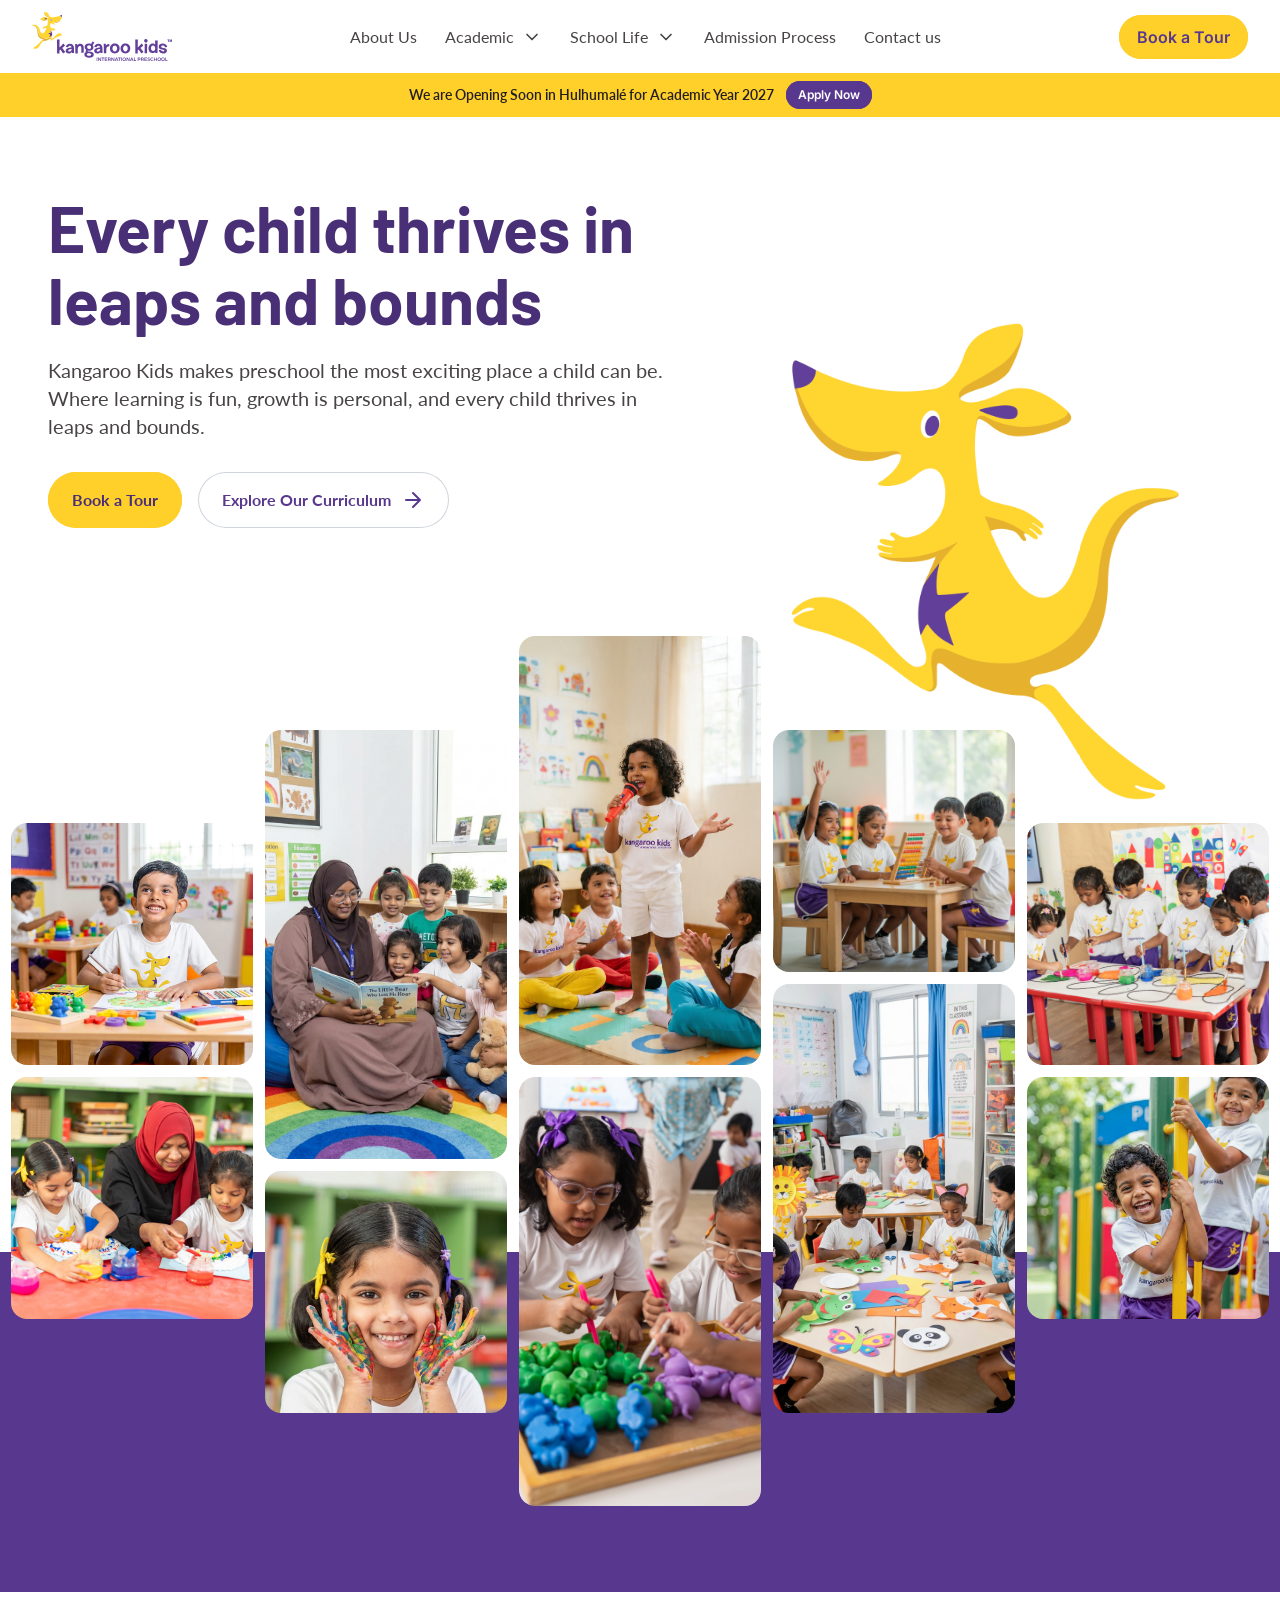
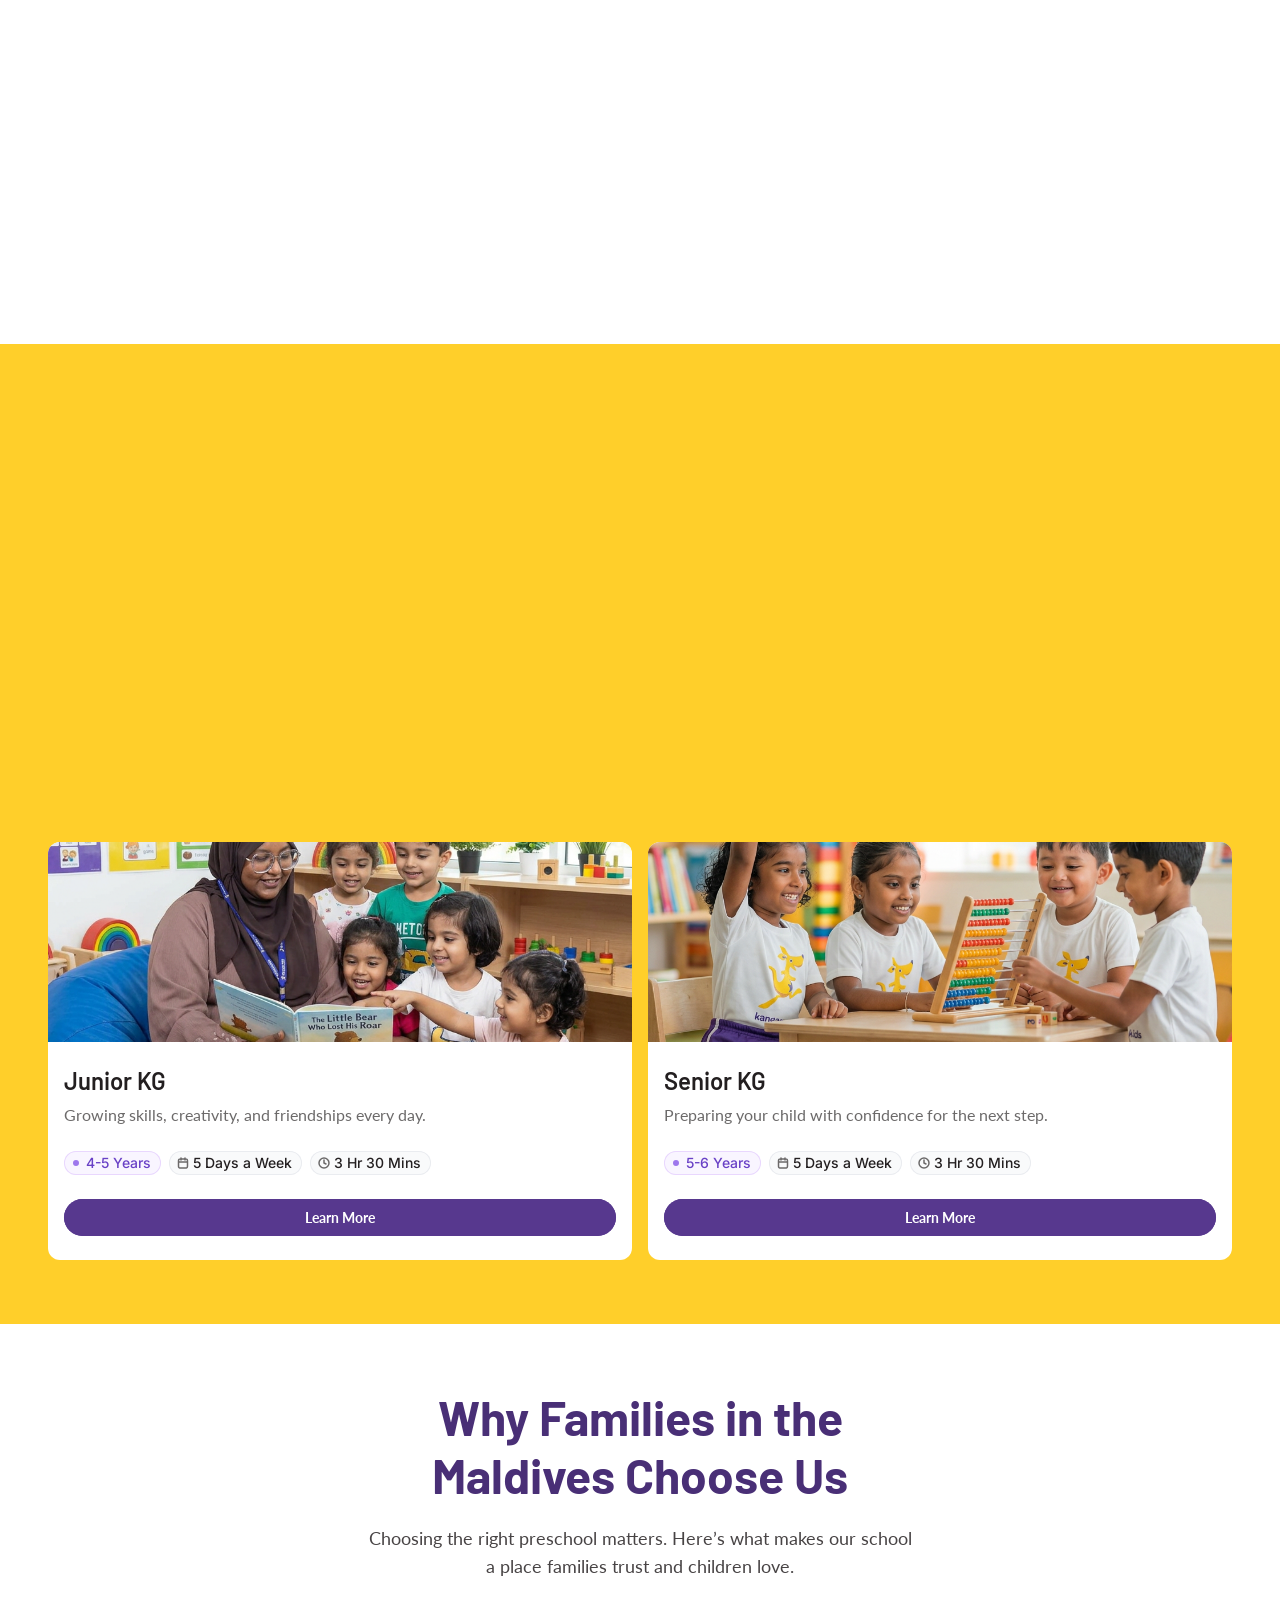
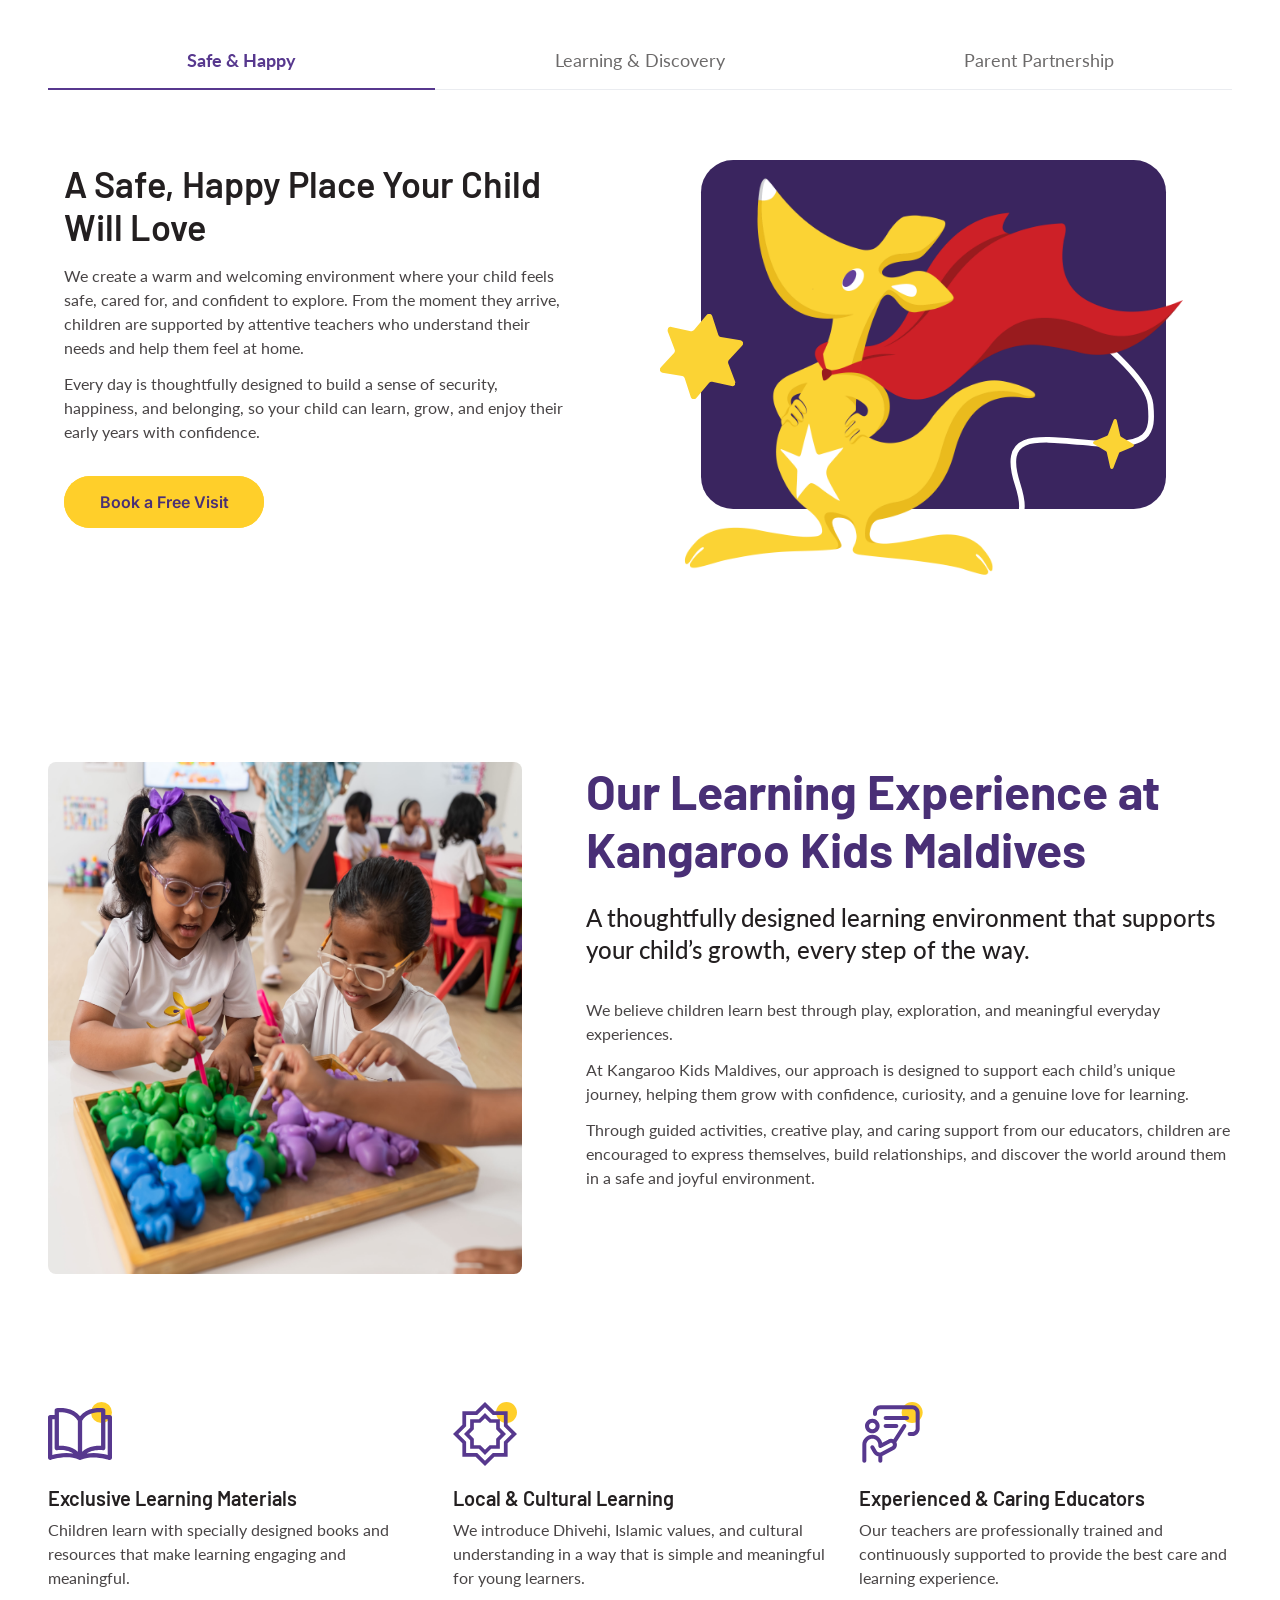
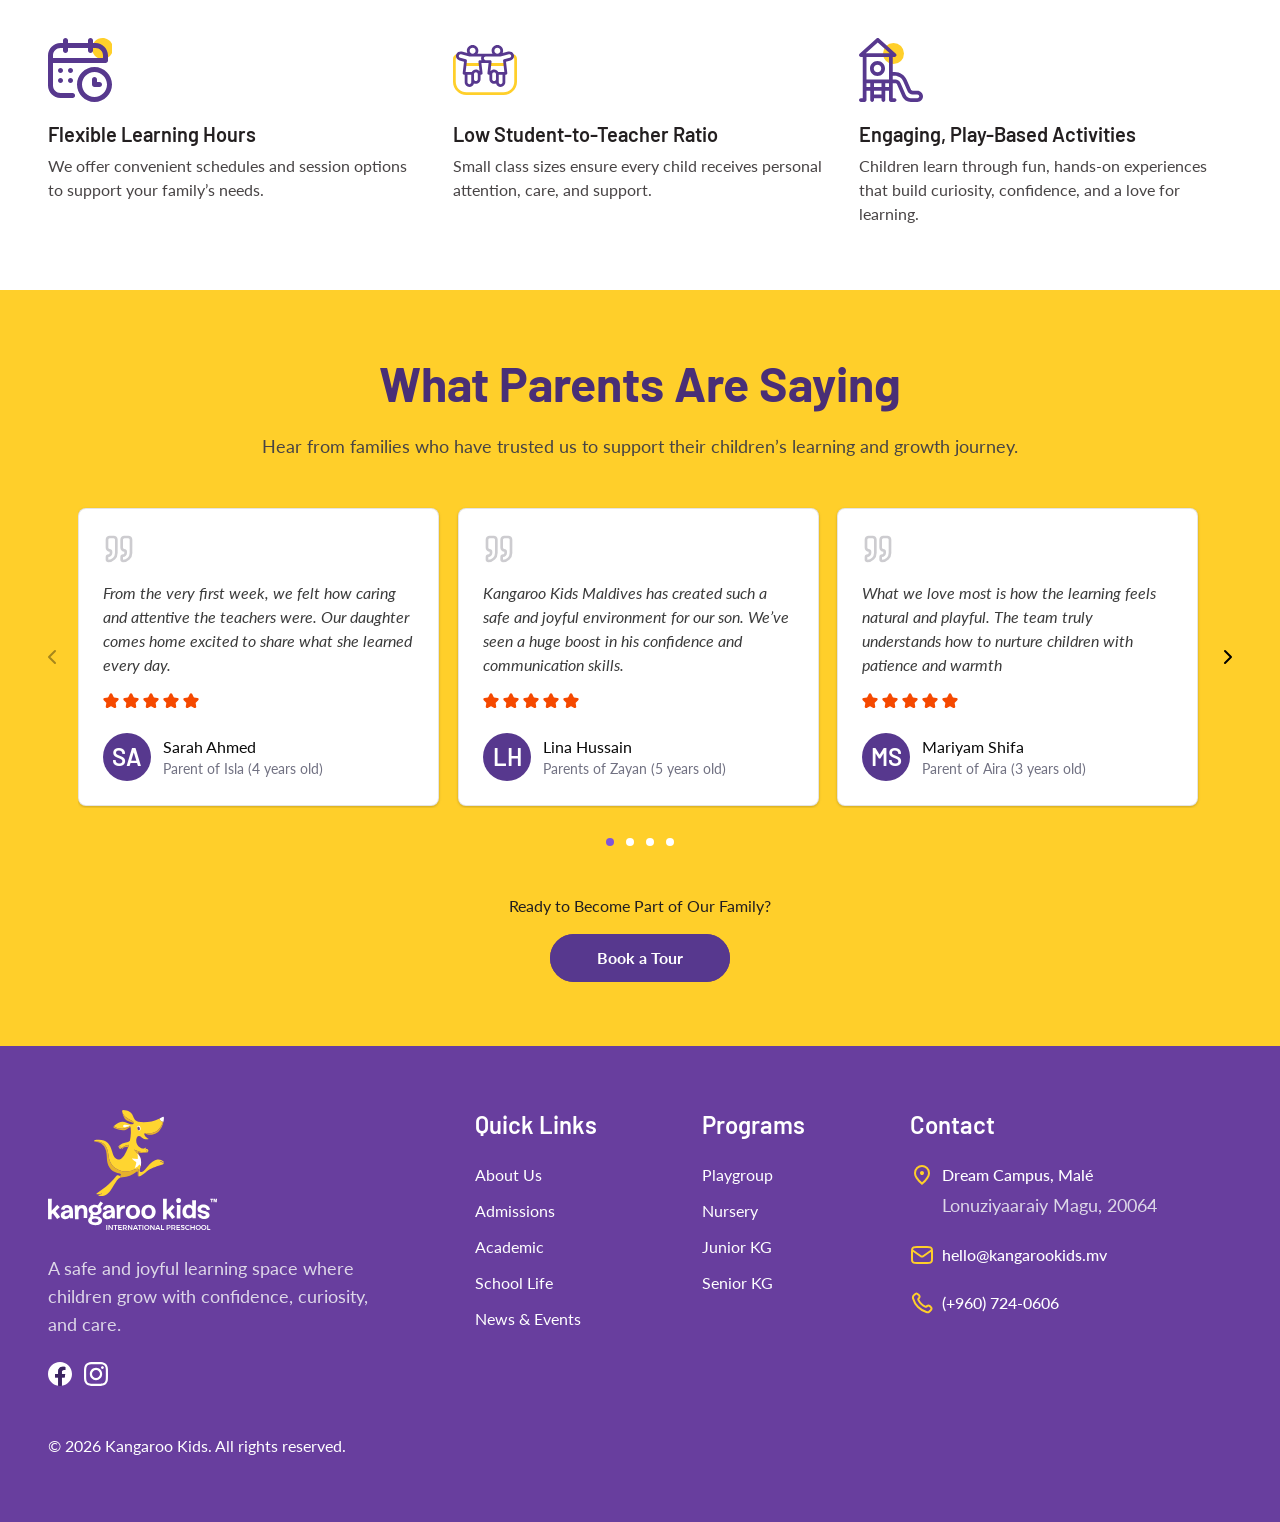
==== commit 11acd03a: "Add enrolment page, mobile/motion polish, slimmer navbar Co-Authored-By: Claude Sonnet 5.5 <noreply@" ====
--- a/index.html
+++ b/index.html
@@ -8,7 +8,7 @@
   <link rel="preconnect" href="https://fonts.googleapis.com" />
   <link rel="preconnect" href="https://fonts.gstatic.com" crossorigin />
   <link href="https://fonts.googleapis.com/css2?family=Barlow:wght@600;700&family=Inter:wght@400;500;600&family=Lato:ital,wght@0,400;0,700;0,900;1,400&display=swap" rel="stylesheet" />
-  <link rel="stylesheet" href="styles.css?v=32" />
+  <link rel="stylesheet" href="styles.css?v=33" />
 </head>
 <body>
 
--- a/styles.css
+++ b/styles.css
@@ -111,7 +111,7 @@
    Logo (composed of two vector groups, positioned as in Figma)
    ========================================================= */
 .logo { position: relative; display: block; overflow: hidden; flex-shrink: 0; }
-.logo--nav { width: 183px; height: 64px; }
+.logo--nav { width: 140px; height: 49px; }
 .logo--footer { width: 169px; height: 120px; }
 
 /* Absolutely-positioned layer that holds one vector of a composed graphic */
@@ -129,7 +129,7 @@
   align-items: center;
   justify-content: space-between;
   gap: 24px;
-  padding: 16px 32px 24px;
+  padding: 12px 32px;
   background: var(--neutral-05);
 }
 .navbar__left { display: flex; align-items: flex-end; gap: 24px; flex: 1; min-width: 0; }
